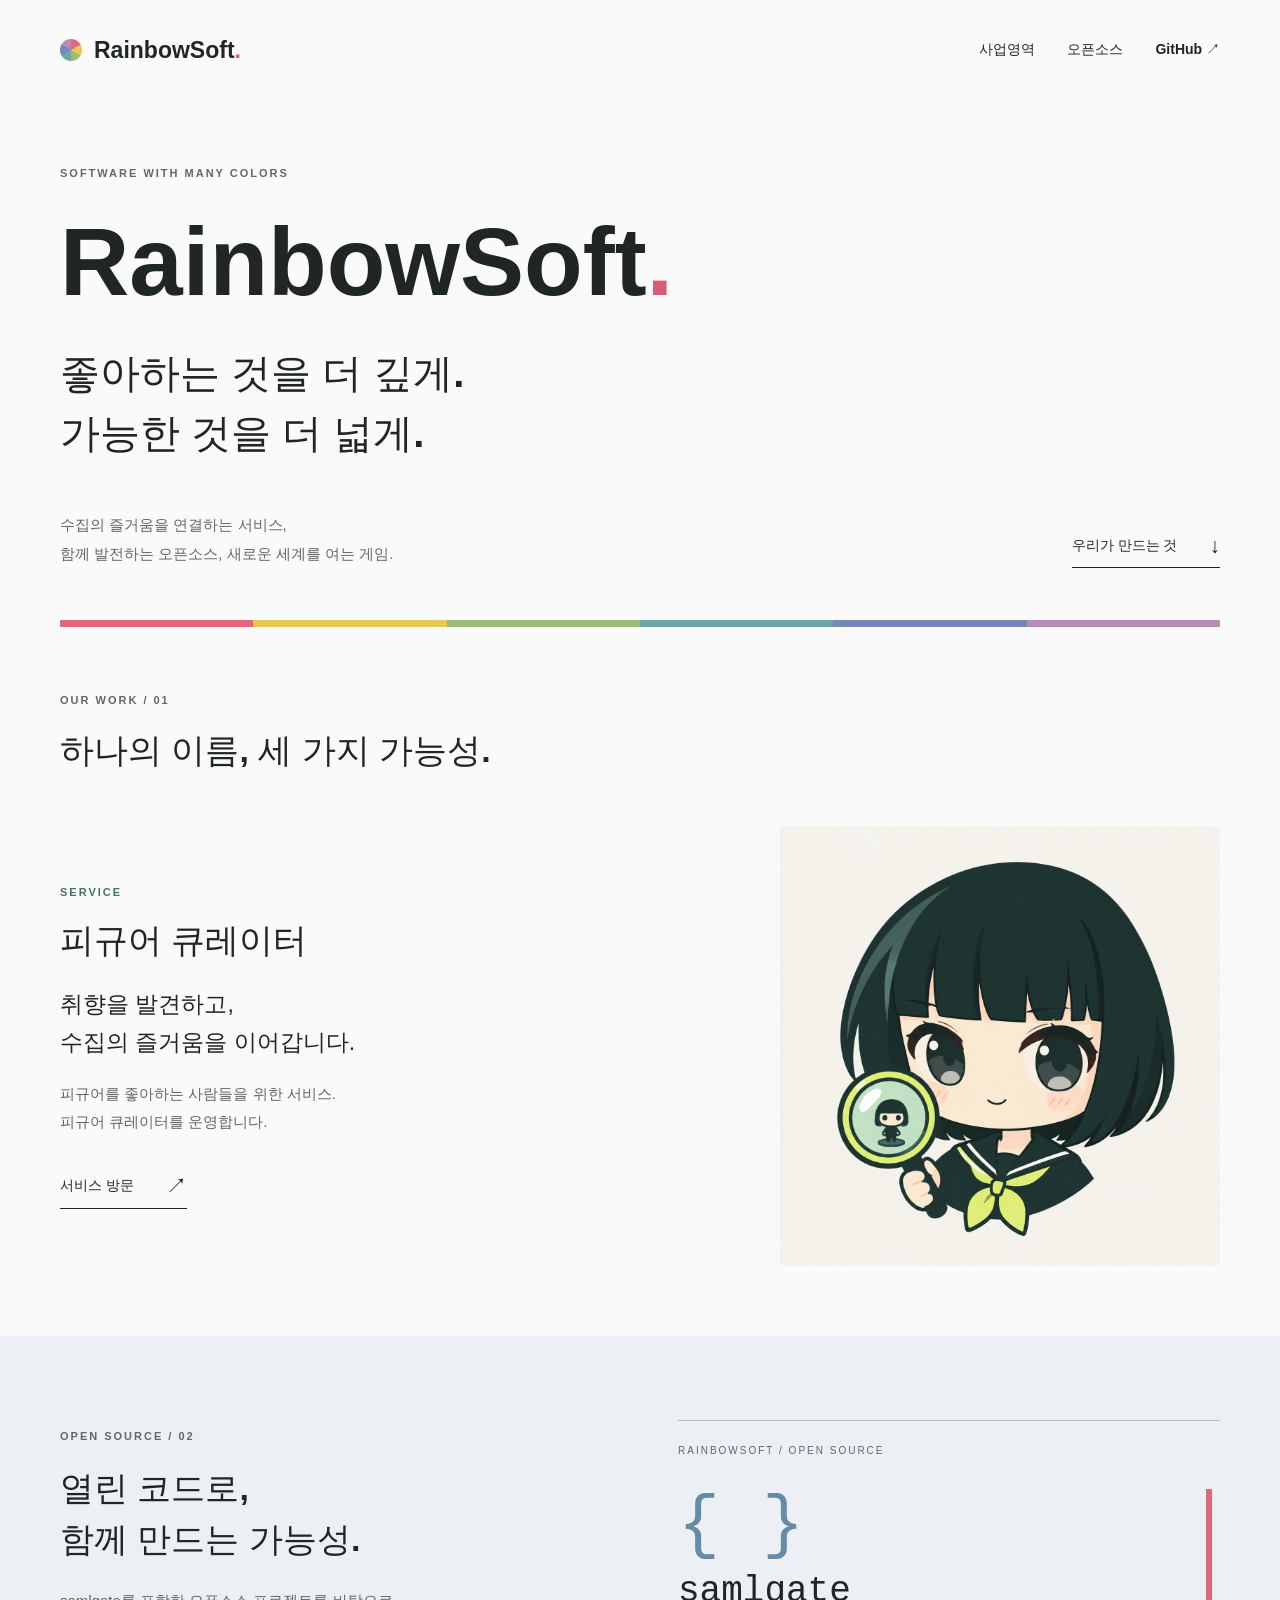
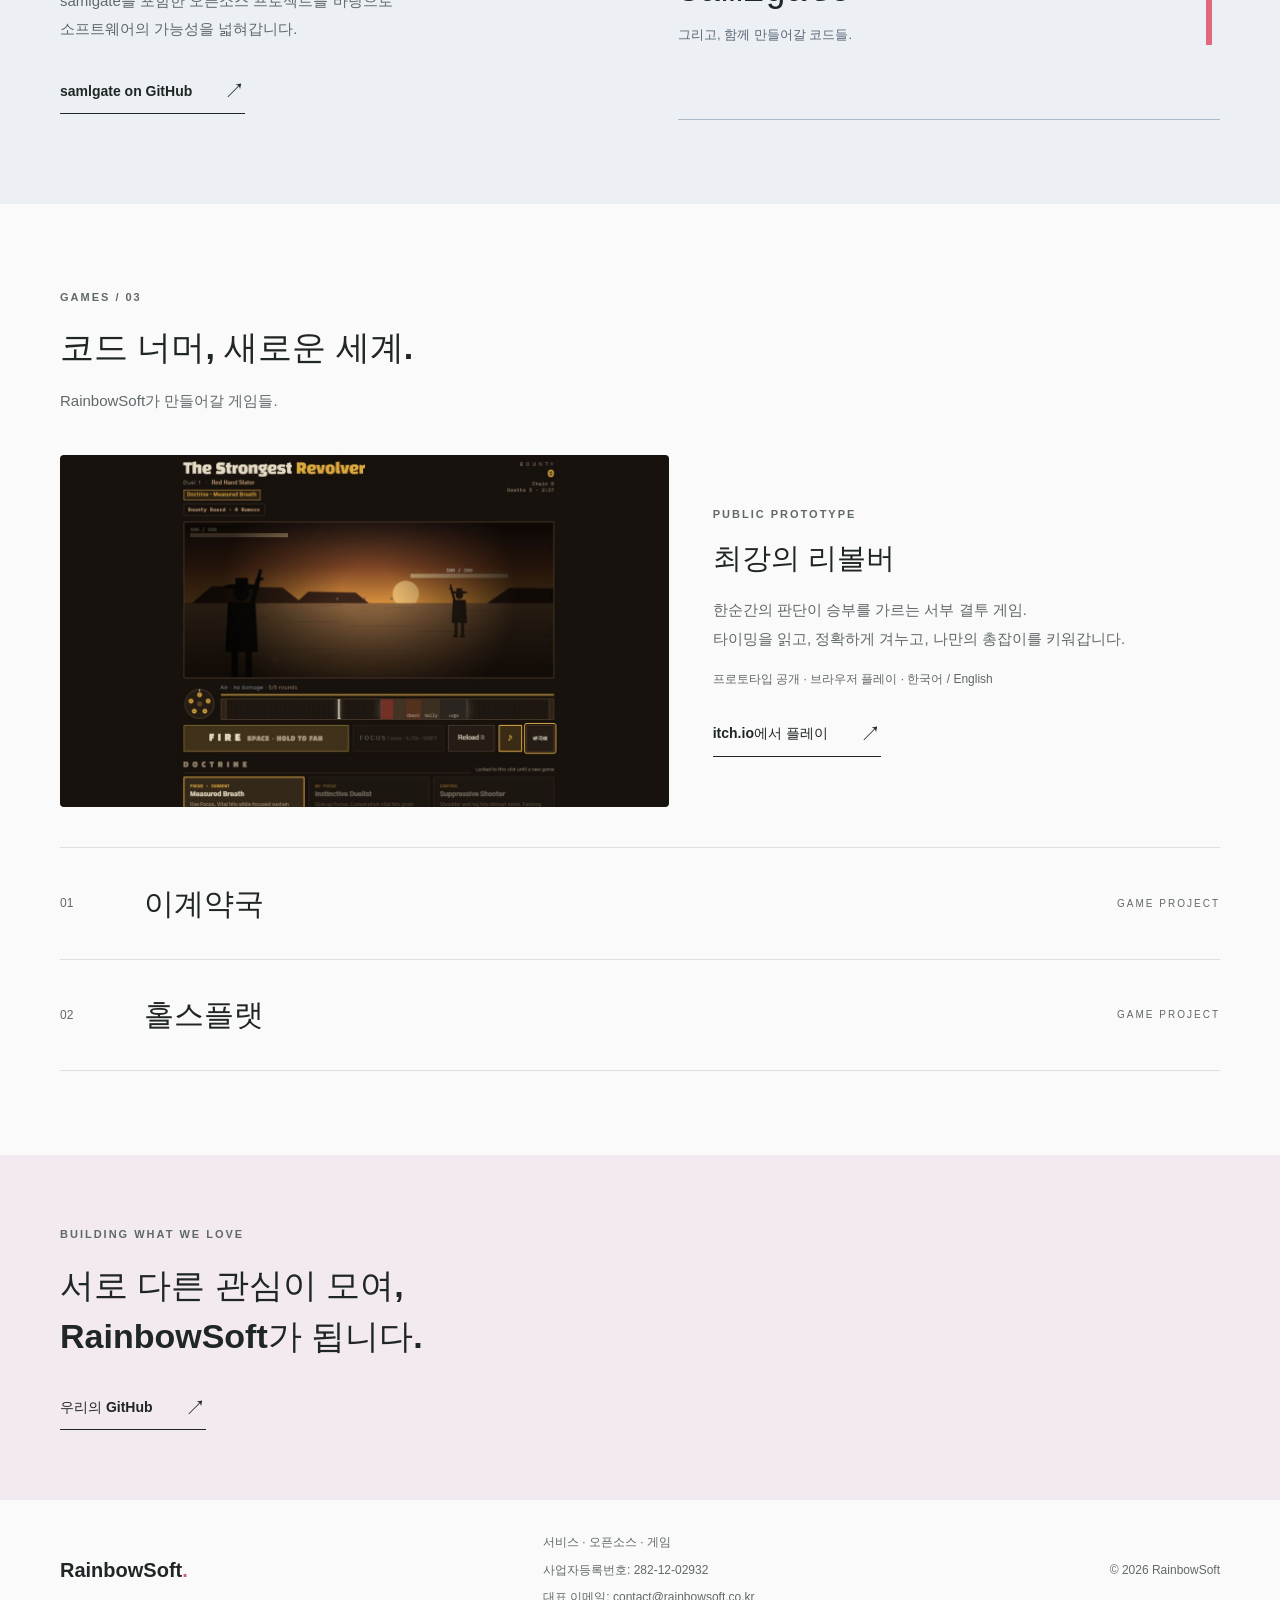
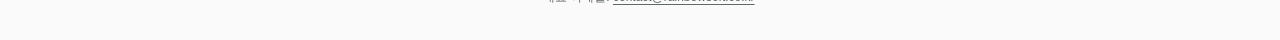
==== index.html @ f6a66d5a "Publish RainbowSoft company website" ====
<!doctype html>
<html lang="ko">
<head>
  <meta charset="utf-8">
  <meta name="viewport" content="width=device-width, initial-scale=1">
  <meta name="theme-color" content="#fafafa">
  <meta name="description" content="RainbowSoft. 피규어 큐레이터 서비스를 운영하고, samlgate를 포함한 오픈소스와 게임을 만듭니다.">
  <title>RainbowSoft | 서비스, 오픈소스, 게임</title>
  <link rel="stylesheet" href="./style.css">
</head>
<body>
  <a class="skip" href="#main">본문으로 이동</a>
  <header class="header wrap">
    <a class="wordmark" href="./index.html" aria-label="RainbowSoft 홈"><span class="spectrum" aria-hidden="true"></span>RainbowSoft<span class="dot">.</span></a>
    <nav aria-label="주 메뉴"><a href="#work">사업영역</a><a href="#opensource">오픈소스</a><a href="https://github.com/figurecurator">GitHub <span aria-hidden="true">↗</span></a></nav>
  </header>
  <main id="main">
    <section class="hero wrap" aria-labelledby="title">
      <p class="eyebrow">SOFTWARE WITH MANY COLORS</p>
      <h1 id="title">RainbowSoft<span class="dot">.</span></h1>
      <p class="hero-copy">좋아하는 것을 더 깊게.<br>가능한 것을 더 넓게.</p>
      <div class="hero-bottom"><p>수집의 즐거움을 연결하는 서비스,<br>함께 발전하는 오픈소스, 새로운 세계를 여는 게임.</p><a class="text-link" href="#work">우리가 만드는 것 <span aria-hidden="true">↓</span></a></div>
      <div class="color-line" aria-hidden="true"><i></i><i></i><i></i><i></i><i></i><i></i></div>
    </section>
    <section id="work" class="work" aria-labelledby="work-title">
      <div class="wrap section-head"><p class="eyebrow">OUR WORK / 01</p><h2 id="work-title">하나의 이름, 세 가지 가능성.</h2></div>
      <article class="service wrap">
        <div class="service-copy"><p class="eyebrow">SERVICE</p><h3>피규어 큐레이터</h3><p class="description">취향을 발견하고,<br>수집의 즐거움을 이어갑니다.</p><p class="detail">피규어를 좋아하는 사람들을 위한 서비스.<br>피규어 큐레이터를 운영합니다.</p><a class="text-link" href="https://figure-curator.com">서비스 방문 <span aria-hidden="true">↗</span></a></div>
        <a class="mascot" href="https://figure-curator.com" aria-label="피규어 큐레이터 방문"><img src="./assets/mascot.png" alt="돋보기로 작은 피규어를 살펴보는 피규어 큐레이터 캐릭터" width="1024" height="1024"></a>
      </article>
    </section>
    <section id="opensource" class="opensource" aria-labelledby="open-title"><div class="wrap open-grid">
      <div><p class="eyebrow">OPEN SOURCE / 02</p><h2 id="open-title">열린 코드로,<br>함께 만드는 가능성.</h2><p class="detail">samlgate를 포함한 오픈소스 프로젝트를 바탕으로<br>소프트웨어의 가능성을 넓혀갑니다.</p><a class="text-link" href="https://github.com/figurecurator/samlgate">samlgate on GitHub <span aria-hidden="true">↗</span></a></div>
      <div class="code-art" aria-label="오픈소스 프로젝트 samlgate"><span class="code-label">RAINBOWSOFT / OPEN SOURCE</span><span class="code-symbol" aria-hidden="true">{ }</span><strong>samlgate</strong><span class="code-caption">그리고, 함께 만들어갈 코드들.</span><span class="code-rule" aria-hidden="true"></span></div>
    </div></section>
    <section id="games" class="games wrap" aria-labelledby="games-title"><div class="section-head"><p class="eyebrow">GAMES / 03</p><h2 id="games-title">코드 너머, 새로운 세계.</h2><p class="detail">RainbowSoft가 만들어갈 게임들.</p></div>
      <article class="featured-game"><a class="game-image" href="https://maxtortime.itch.io/strongest-revolver" aria-label="최강의 리볼버 프로토타입 플레이"><img src="./assets/strongest-revolver.jpg" alt="최강의 리볼버 실제 플레이 화면. 서부의 석양 아래 두 총잡이가 결투를 준비한다." width="1234" height="712" loading="lazy"></a><div class="game-copy"><p class="eyebrow">PUBLIC PROTOTYPE</p><h3>최강의 리볼버</h3><p class="detail">한순간의 판단이 승부를 가르는 서부 결투 게임.<br>타이밍을 읽고, 정확하게 겨누고, 나만의 총잡이를 키워갑니다.</p><p class="prototype-note">프로토타입 공개 · 브라우저 플레이 · 한국어 / English</p><a class="text-link" href="https://maxtortime.itch.io/strongest-revolver">itch.io에서 플레이 <span aria-hidden="true">↗</span></a></div></article>
      <div class="game-list"><article><span class="game-number">01</span><h3>이계약국</h3><span class="game-type">GAME PROJECT</span></article><article><span class="game-number">02</span><h3>홀스플랫</h3><span class="game-type">GAME PROJECT</span></article></div>
    </section>
    <section class="closing"><div class="wrap"><p class="eyebrow">BUILDING WHAT WE LOVE</p><h2>서로 다른 관심이 모여,<br>RainbowSoft가 됩니다.</h2><a class="text-link" href="https://github.com/figurecurator">우리의 GitHub <span aria-hidden="true">↗</span></a></div></section>
  </main>
  <footer class="wrap"><a class="wordmark" href="./index.html">RainbowSoft<span class="dot">.</span></a><div class="footer-info"><p>서비스 · 오픈소스 · 게임</p><p>사업자등록번호: 282-12-02932</p><p>대표 이메일: <a href="mailto:contact@rainbowsoft.co.kr">contact@rainbowsoft.co.kr</a></p></div><span>© 2026 RainbowSoft</span></footer>
</body>
</html>
---- style.css ----
:root{color-scheme:light;--ink:#202526;--muted:#61686a;--paper:#fafafa;--line:#dedfe1;font-family:Inter,"Pretendard",-apple-system,BlinkMacSystemFont,"Segoe UI","Malgun Gothic",sans-serif;color:var(--ink);background:var(--paper);font-synthesis:none}
*{box-sizing:border-box}html{scroll-behavior:smooth;scroll-padding-top:24px}body{margin:0}a{color:inherit;text-decoration:none}a:focus-visible{outline:3px solid #3369bb;outline-offset:6px}a:hover{color:#32725d}p,h1,h2,h3{margin:0;letter-spacing:0}.wrap{width:min(1160px,calc(100% - 96px));margin-inline:auto}.skip{position:fixed;top:-100px;left:20px;padding:14px;background:white;z-index:10}.skip:focus{top:10px}.header{height:100px;display:flex;align-items:center;justify-content:space-between;gap:24px}.wordmark{font-size:23px;font-weight:800;display:inline-flex;align-items:center}.dot{color:#d75c78}.spectrum{width:22px;height:22px;margin-right:12px;background:conic-gradient(#df677e 0deg 60deg,#ecc657 60deg 120deg,#9fb977 120deg 180deg,#6aa8a5 180deg 240deg,#7685bb 240deg 300deg,#b78cb5 300deg);border-radius:50%}.header nav{display:flex;gap:32px;font-size:14px;font-weight:600}.header nav a{padding-block:12px}.hero{padding-top:64px;position:relative}.eyebrow{font-size:11px;letter-spacing:2px;font-weight:700;line-height:1.8;color:var(--muted)}h1{font-size:96px;line-height:1.12;font-weight:800;margin-top:24px}.hero-copy{font-size:40px;line-height:1.5;font-weight:650;margin-top:28px}.hero-bottom{display:flex;justify-content:space-between;align-items:end;gap:24px;margin-top:48px;padding-bottom:52px}.hero-bottom p,.detail{font-size:15px;line-height:1.9;color:var(--muted)}.text-link{display:inline-flex;gap:32px;align-items:center;min-height:44px;font-size:14px;font-weight:700;border-bottom:1px solid currentColor}.text-link span{font-size:21px}.color-line{height:7px;display:flex}.color-line i{flex:1}.color-line i:nth-child(1){background:#df677e}.color-line i:nth-child(2){background:#ecc657}.color-line i:nth-child(3){background:#9fb977}.color-line i:nth-child(4){background:#6aa8a5}.color-line i:nth-child(5){background:#7685bb}.color-line i:nth-child(6){background:#b78cb5}.work{padding-top:64px}.section-head h2{margin-top:14px}h2{font-size:34px;line-height:1.5;font-weight:700}.service{display:grid;grid-template-columns:1fr 1fr;align-items:center;gap:60px;padding-block:50px 70px}.service-copy .eyebrow{color:#42735d}.service h3{font-size:34px;margin-top:12px;line-height:1.5}.description{font-size:23px;line-height:1.65;margin-top:20px}.service .detail{margin-top:18px}.service .text-link{margin-top:28px}.mascot{display:block;background:#f5f3ed;aspect-ratio:1;max-width:440px;width:100%;justify-self:end;overflow:hidden;border-radius:4px}.mascot img{display:block;width:100%;height:100%;object-fit:contain}.opensource{background:#ecf0f4;padding-block:84px}.open-grid{display:grid;grid-template-columns:1fr 1fr;gap:76px;align-items:center}.open-grid h2{margin-top:16px}.open-grid .detail{margin-top:22px}.open-grid .text-link{margin-top:26px}.code-art{display:flex;flex-direction:column;min-height:300px;border-top:1px solid #aebbc8;border-bottom:1px solid #aebbc8;padding:24px 0;position:relative}.code-label{font-size:10px;letter-spacing:2px;color:#596675}.code-symbol{font-family:monospace;font-size:70px;color:#658ba6;line-height:1.3;margin-top:24px}.code-art strong{font-family:monospace;font-size:36px;font-weight:500}.code-caption{font-size:13px;color:#596675;margin-top:14px}.code-rule{position:absolute;right:8px;top:68px;width:6px;height:156px;background:#df677e}.games{padding-block:84px}.games .detail{margin-top:14px}.game-list{margin-top:40px}.game-list article{display:grid;grid-template-columns:64px 1fr auto;gap:20px;align-items:center;border-top:1px solid var(--line);min-height:112px}.game-list article:last-child{border-bottom:1px solid var(--line)}.game-number{font-size:12px;color:var(--muted)}.game-list h3{font-size:30px;font-weight:600;line-height:1.5}.game-type{font-size:10px;letter-spacing:2px;color:var(--muted)}.closing{background:#f2eaf0;padding-block:70px}.closing h2{margin-top:16px}.closing .text-link{margin-top:24px}footer{min-height:140px;display:flex;align-items:center;justify-content:space-between;gap:24px}footer .wordmark{font-size:20px}footer p,footer>span{font-size:12px;color:var(--muted)}
@media(min-width:1500px){.hero{padding-top:48px}.hero-bottom{margin-top:36px}.work{padding-top:48px}}
@media(max-width:800px){.wrap{width:calc(100% - 48px)}.header{height:84px}.header nav{gap:18px}.hero{padding-top:40px}h1{font-size:64px}.hero-copy{font-size:32px}.hero-bottom{align-items:start;flex-direction:column;margin-top:28px;gap:22px;padding-bottom:32px}.work{padding-top:40px}h2{font-size:28px}.service{gap:28px;padding-block:36px 48px}.service h3{font-size:28px}.description{font-size:19px}.open-grid{gap:32px}.opensource{padding-block:56px}.game-list h3{font-size:25px}.games{padding-block:56px}footer{flex-wrap:wrap;padding-block:32px;min-height:120px}}
@media(max-width:520px){.wrap{width:calc(100% - 40px)}.header{height:76px;gap:12px;flex-wrap:wrap;align-content:center}.wordmark{font-size:20px}.spectrum{width:18px;height:18px;margin-right:8px}.header nav{gap:16px;font-size:12px}.header nav a:first-child{display:none}.hero{padding-top:36px}h1{font-size:44px;margin-top:20px}.hero-copy{font-size:28px;margin-top:20px}.eyebrow{font-size:10px;letter-spacing:1px}.hero-bottom p,.detail{font-size:14px}.section-head h2{font-size:25px}.service,.open-grid{grid-template-columns:1fr}.service{gap:28px}.mascot{max-width:360px;justify-self:center}.service h3{font-size:29px}.description{font-size:21px}.open-grid{gap:36px}.code-art{min-height:260px}.game-list article{grid-template-columns:28px 1fr;gap:12px;min-height:102px;padding-block:18px}.game-list h3{font-size:24px}.game-type{grid-column:2;font-size:9px;letter-spacing:1px}.closing{padding-block:48px}.closing h2{font-size:25px}footer{gap:18px}footer>span{width:100%}}
.featured-game{display:grid;grid-template-columns:1.2fr 1fr;gap:44px;align-items:center;margin-top:40px}.game-image{display:block}.game-image img{width:100%;height:auto;display:block;border-radius:4px}.game-copy h3{font-size:29px;line-height:1.5;margin-top:12px}.game-copy .detail{margin-top:16px}.prototype-note{font-size:12px;line-height:1.8;color:var(--muted);margin-top:16px}.game-copy .text-link{margin-top:22px}@media(max-width:800px){.featured-game{grid-template-columns:1fr;gap:28px}.game-copy h3{font-size:27px}}
.footer-info{min-width:0;display:grid;gap:6px;padding-block:24px}.footer-info p{line-height:1.8;overflow-wrap:anywhere}.footer-info a{text-decoration:underline;text-underline-offset:3px}@media(max-width:520px){.footer-info{width:100%;padding-block:0}}
@media(prefers-reduced-motion:reduce){html{scroll-behavior:auto}}
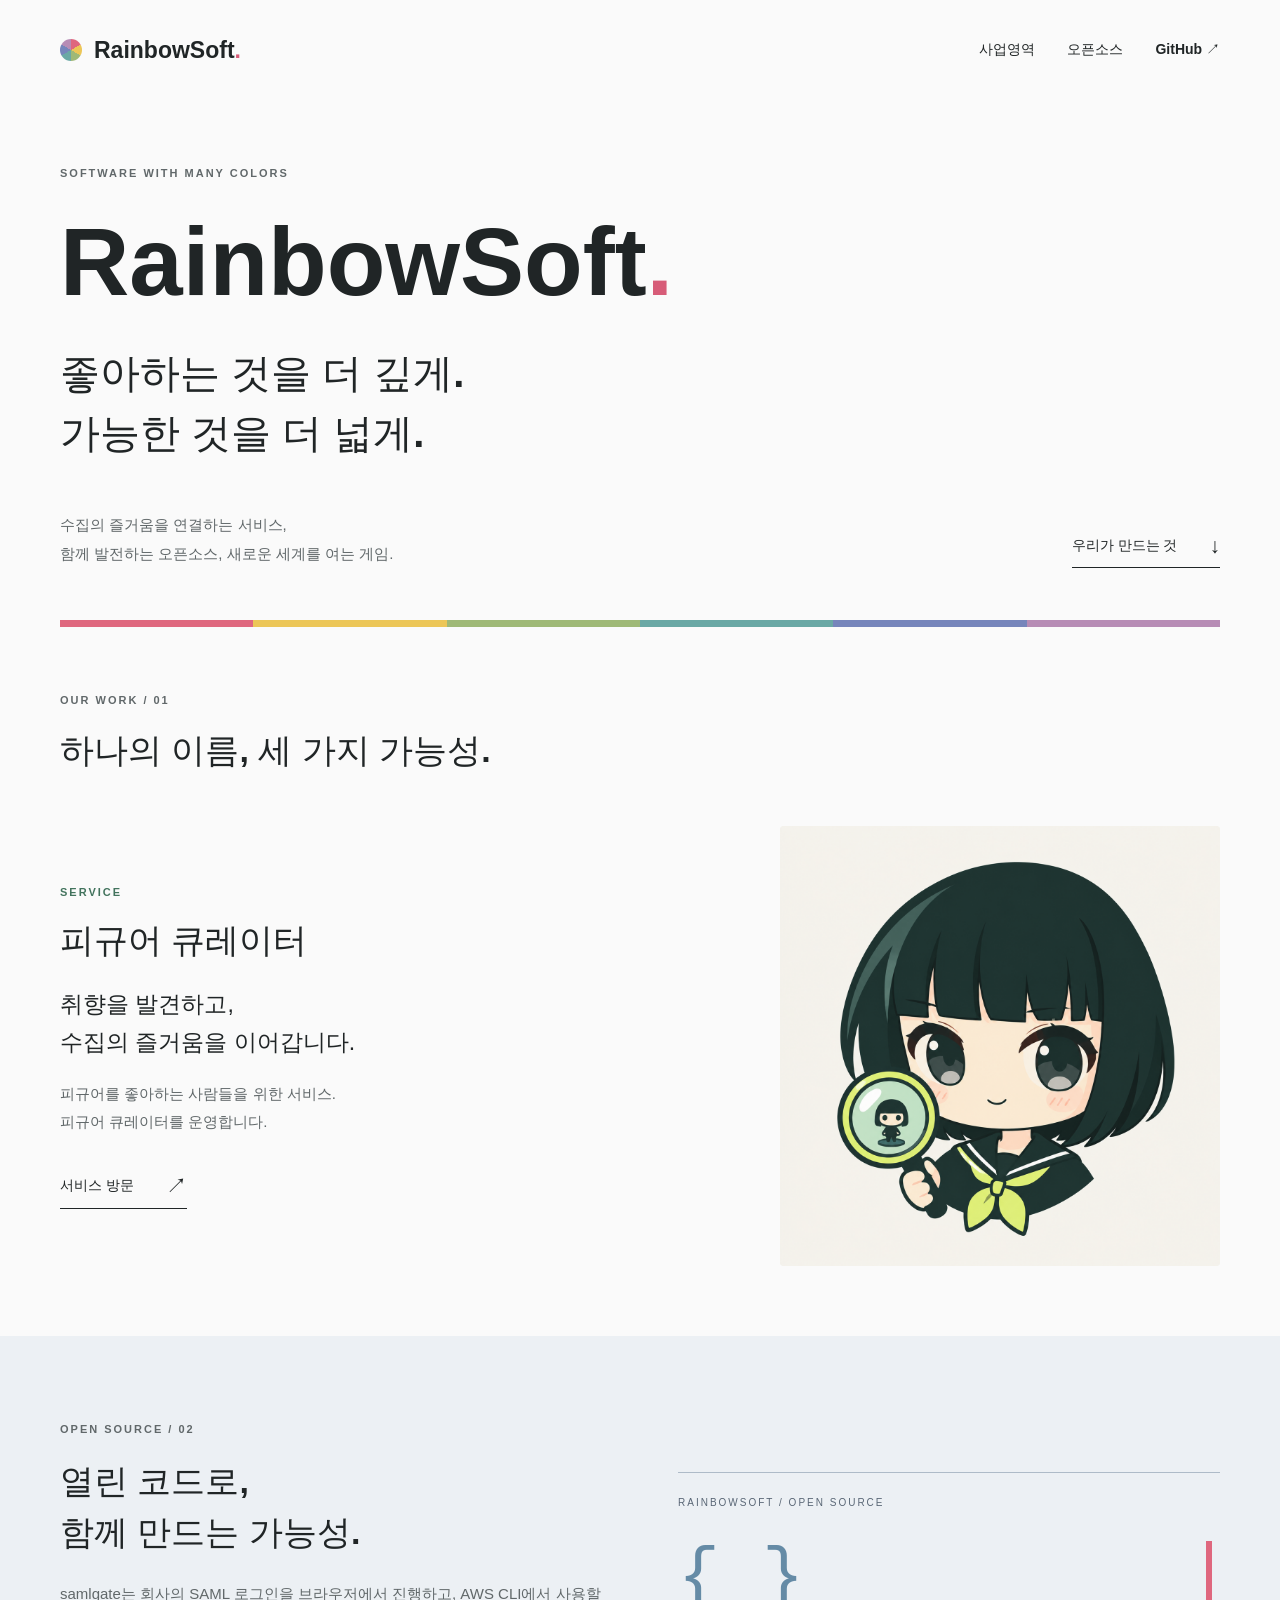
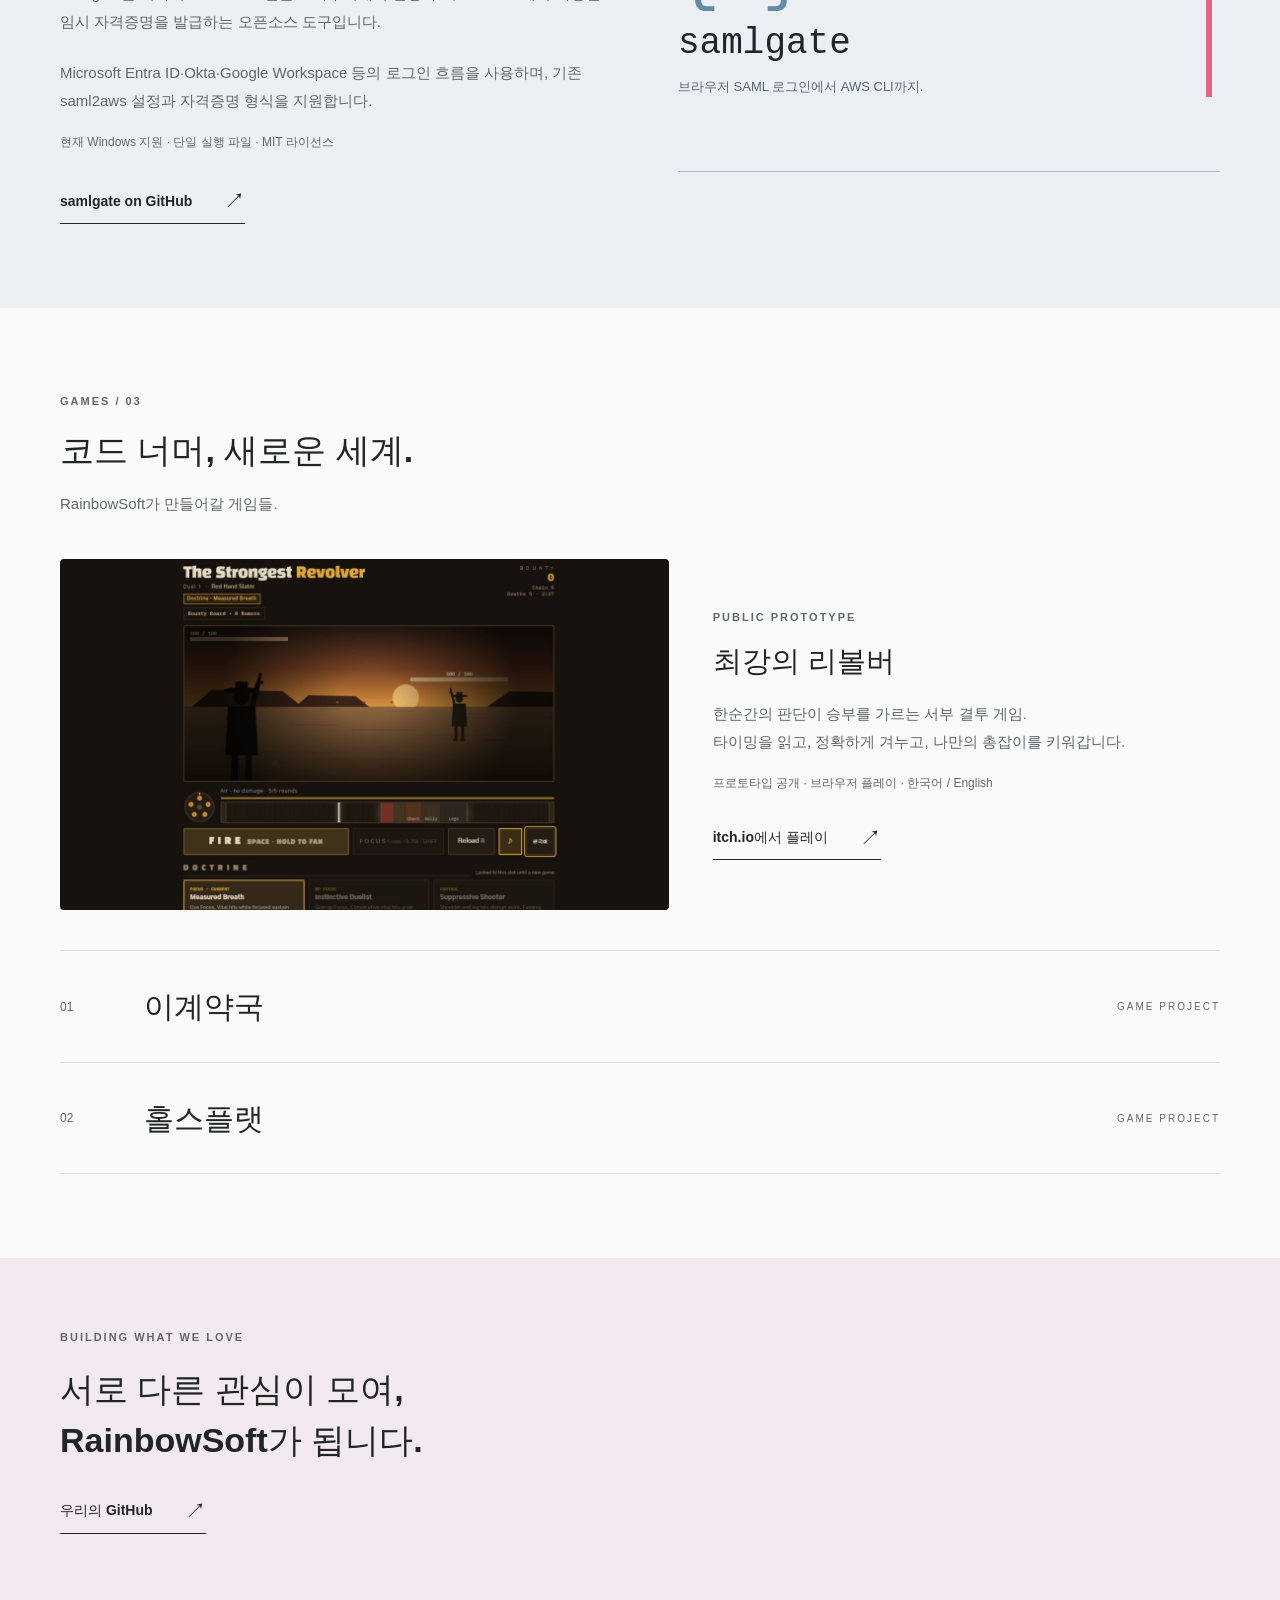
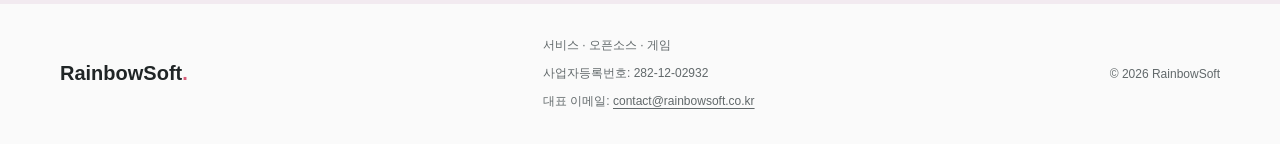
==== commit 9c583b7f: "Explain samlgate browser-based AWS authentication" ====
--- a/index.html
+++ b/index.html
@@ -30,8 +30,8 @@
       </article>
     </section>
     <section id="opensource" class="opensource" aria-labelledby="open-title"><div class="wrap open-grid">
-      <div><p class="eyebrow">OPEN SOURCE / 02</p><h2 id="open-title">열린 코드로,<br>함께 만드는 가능성.</h2><p class="detail">samlgate를 포함한 오픈소스 프로젝트를 바탕으로<br>소프트웨어의 가능성을 넓혀갑니다.</p><a class="text-link" href="https://github.com/figurecurator/samlgate">samlgate on GitHub <span aria-hidden="true">↗</span></a></div>
-      <div class="code-art" aria-label="오픈소스 프로젝트 samlgate"><span class="code-label">RAINBOWSOFT / OPEN SOURCE</span><span class="code-symbol" aria-hidden="true">{ }</span><strong>samlgate</strong><span class="code-caption">그리고, 함께 만들어갈 코드들.</span><span class="code-rule" aria-hidden="true"></span></div>
+      <div><p class="eyebrow">OPEN SOURCE / 02</p><h2 id="open-title">열린 코드로,<br>함께 만드는 가능성.</h2><p class="detail">samlgate는 회사의 SAML 로그인을 브라우저에서 진행하고, AWS CLI에서 사용할 임시 자격증명을 발급하는 오픈소스 도구입니다.</p><p class="detail">Microsoft Entra ID·Okta·Google Workspace 등의 로그인 흐름을 사용하며, 기존 saml2aws 설정과 자격증명 형식을 지원합니다.</p><p class="prototype-note">현재 Windows 지원 · 단일 실행 파일 · MIT 라이선스</p><a class="text-link" href="https://github.com/figurecurator/samlgate">samlgate on GitHub <span aria-hidden="true">↗</span></a></div>
+      <div class="code-art" aria-label="오픈소스 프로젝트 samlgate"><span class="code-label">RAINBOWSOFT / OPEN SOURCE</span><span class="code-symbol" aria-hidden="true">{ }</span><strong>samlgate</strong><span class="code-caption">브라우저 SAML 로그인에서 AWS CLI까지.</span><span class="code-rule" aria-hidden="true"></span></div>
     </div></section>
     <section id="games" class="games wrap" aria-labelledby="games-title"><div class="section-head"><p class="eyebrow">GAMES / 03</p><h2 id="games-title">코드 너머, 새로운 세계.</h2><p class="detail">RainbowSoft가 만들어갈 게임들.</p></div>
       <article class="featured-game"><a class="game-image" href="https://maxtortime.itch.io/strongest-revolver" aria-label="최강의 리볼버 프로토타입 플레이"><img src="./assets/strongest-revolver.jpg" alt="최강의 리볼버 실제 플레이 화면. 서부의 석양 아래 두 총잡이가 결투를 준비한다." width="1234" height="712" loading="lazy"></a><div class="game-copy"><p class="eyebrow">PUBLIC PROTOTYPE</p><h3>최강의 리볼버</h3><p class="detail">한순간의 판단이 승부를 가르는 서부 결투 게임.<br>타이밍을 읽고, 정확하게 겨누고, 나만의 총잡이를 키워갑니다.</p><p class="prototype-note">프로토타입 공개 · 브라우저 플레이 · 한국어 / English</p><a class="text-link" href="https://maxtortime.itch.io/strongest-revolver">itch.io에서 플레이 <span aria-hidden="true">↗</span></a></div></article>
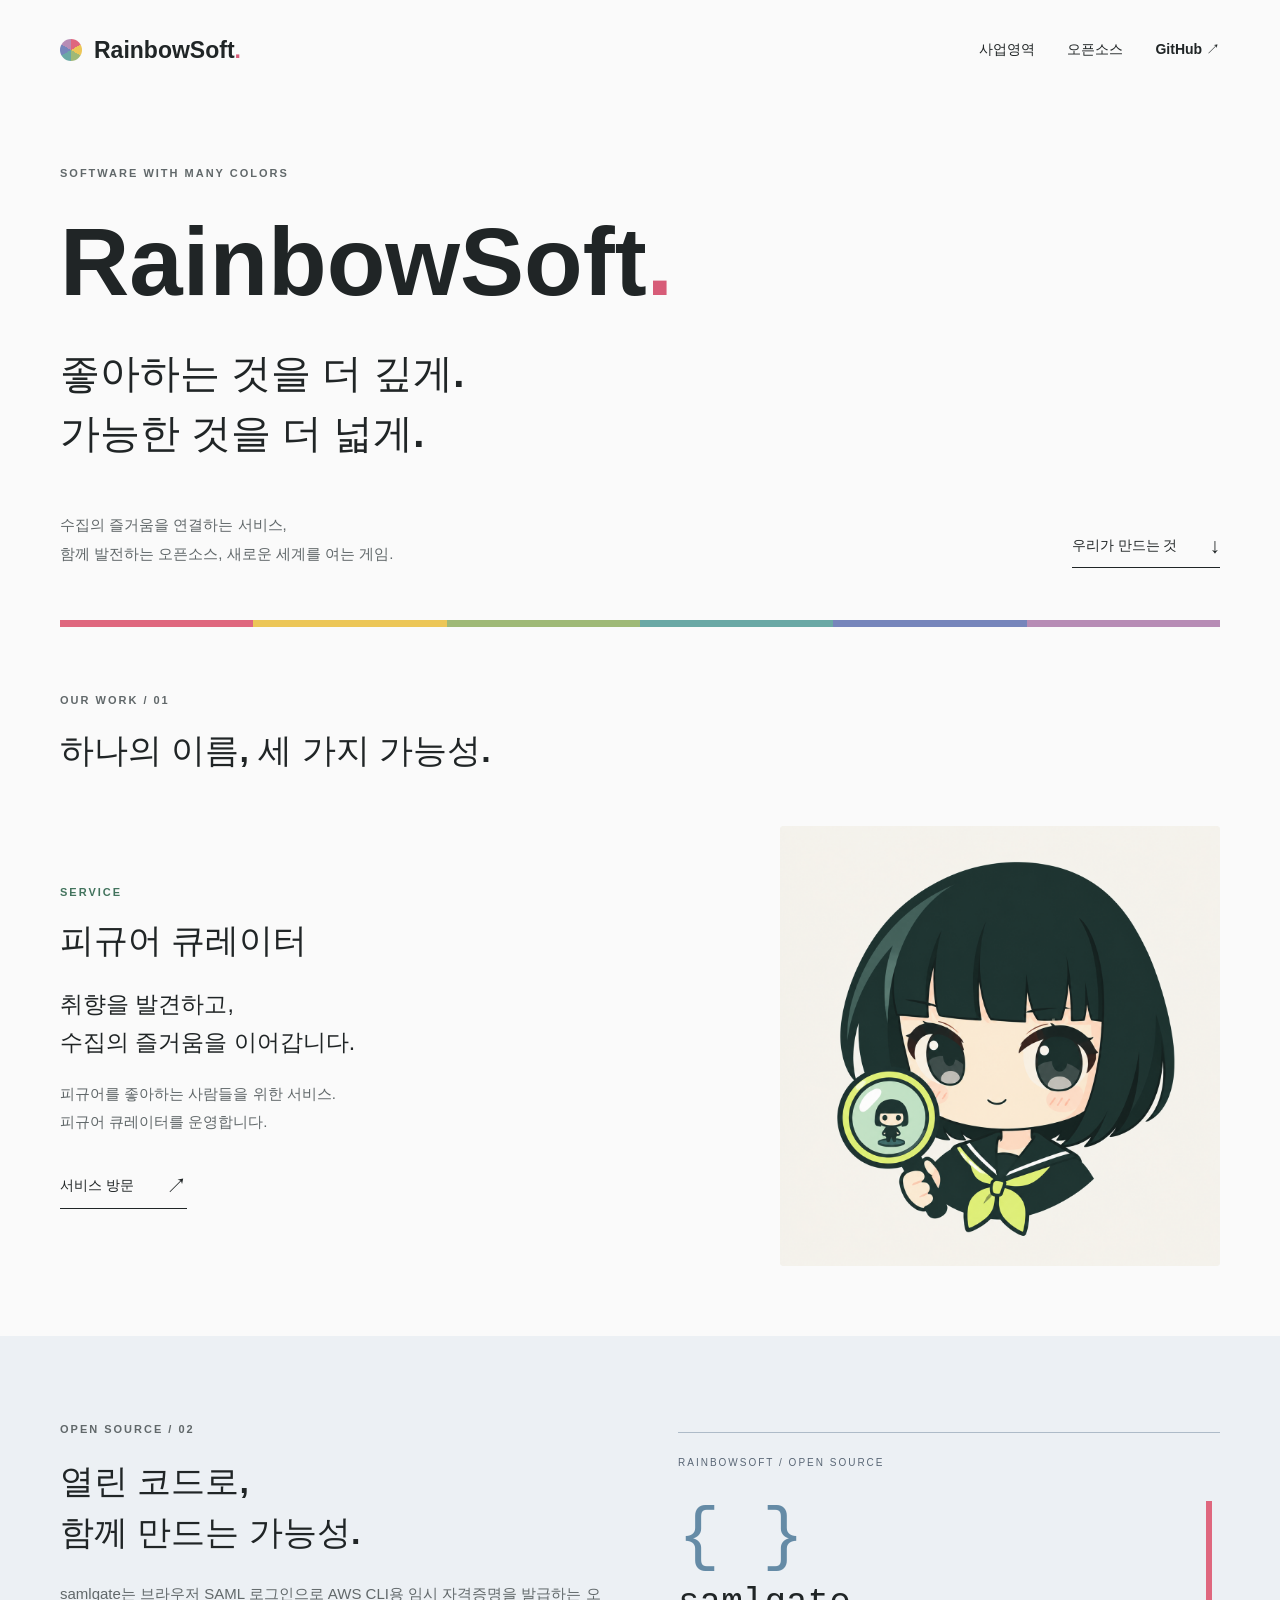
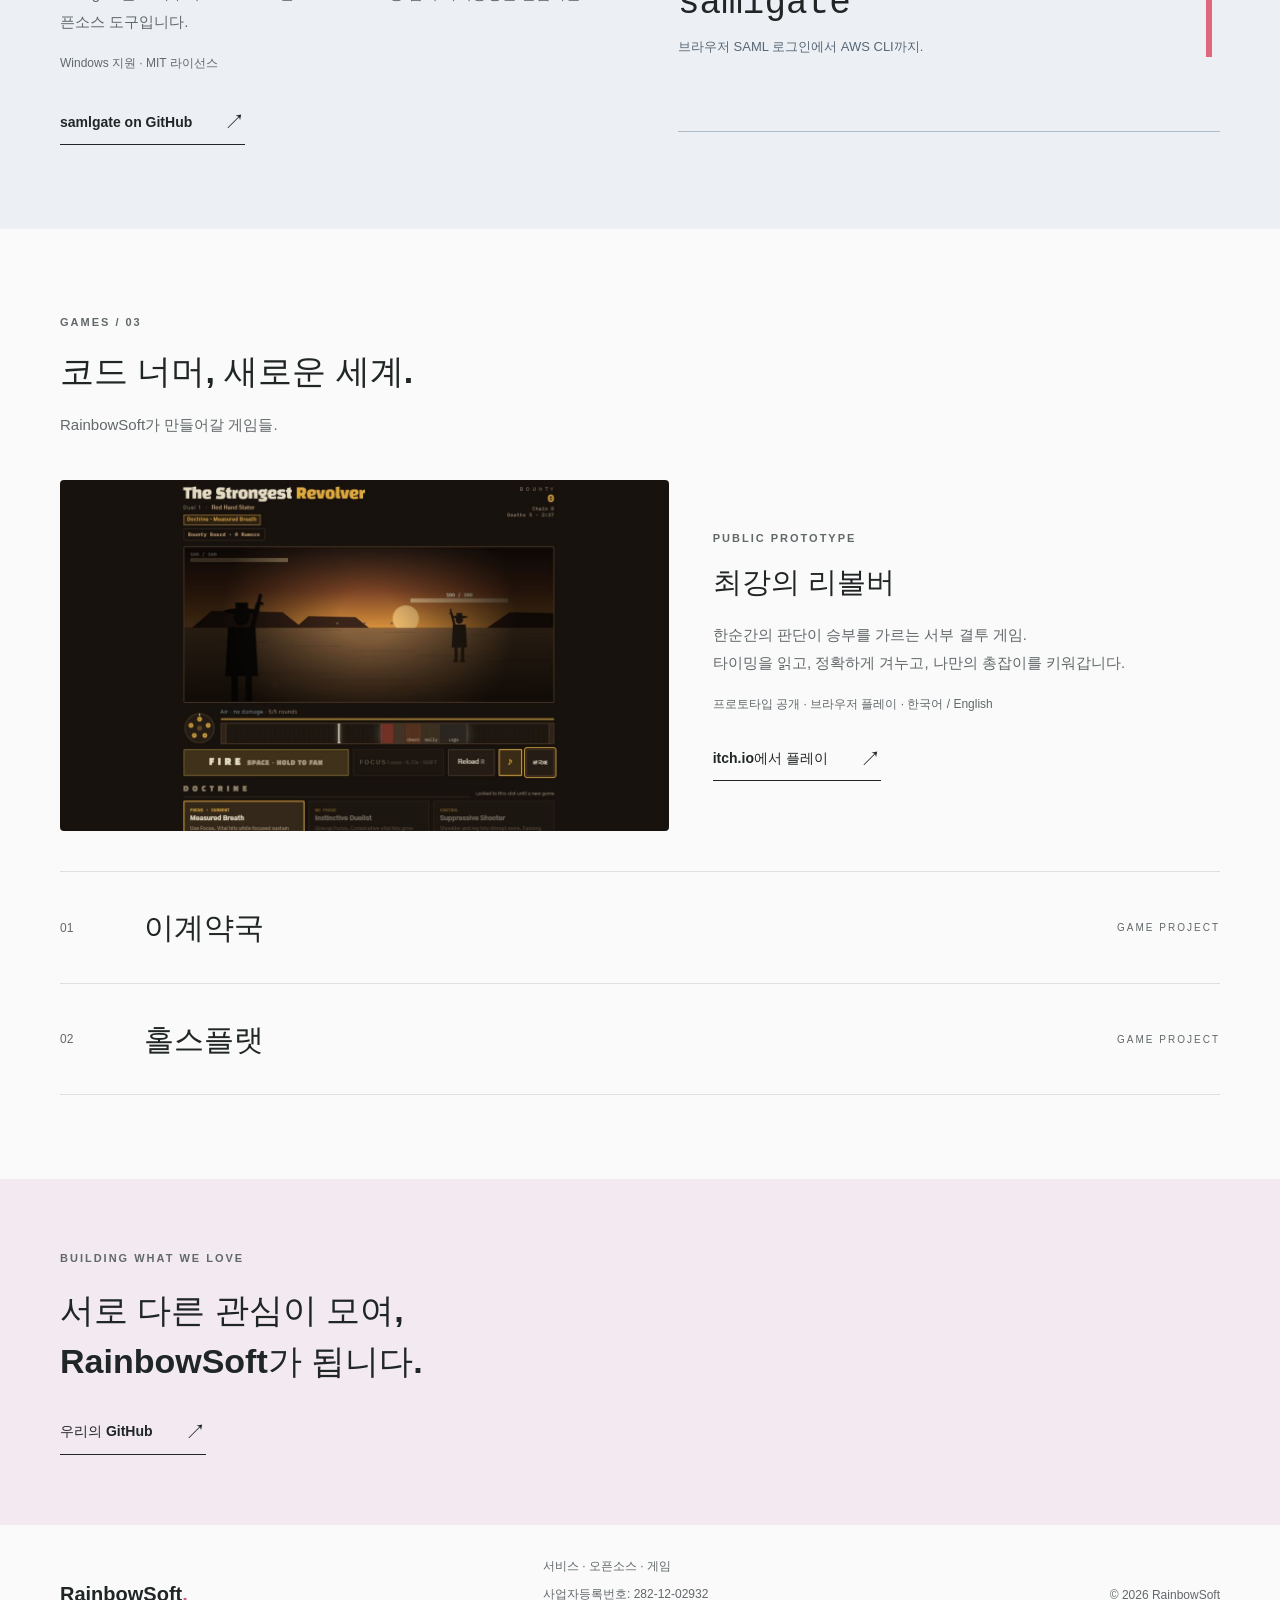
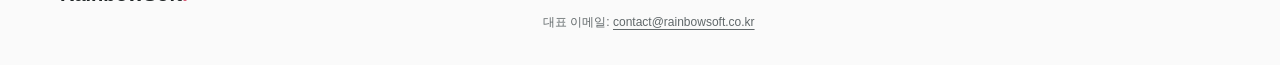
==== commit f218fc98: "Keep company samlgate introduction concise" ====
--- a/index.html
+++ b/index.html
@@ -30,7 +30,7 @@
       </article>
     </section>
     <section id="opensource" class="opensource" aria-labelledby="open-title"><div class="wrap open-grid">
-      <div><p class="eyebrow">OPEN SOURCE / 02</p><h2 id="open-title">열린 코드로,<br>함께 만드는 가능성.</h2><p class="detail">samlgate는 회사의 SAML 로그인을 브라우저에서 진행하고, AWS CLI에서 사용할 임시 자격증명을 발급하는 오픈소스 도구입니다.</p><p class="detail">Microsoft Entra ID·Okta·Google Workspace 등의 로그인 흐름을 사용하며, 기존 saml2aws 설정과 자격증명 형식을 지원합니다.</p><p class="prototype-note">현재 Windows 지원 · 단일 실행 파일 · MIT 라이선스</p><a class="text-link" href="https://github.com/figurecurator/samlgate">samlgate on GitHub <span aria-hidden="true">↗</span></a></div>
+      <div><p class="eyebrow">OPEN SOURCE / 02</p><h2 id="open-title">열린 코드로,<br>함께 만드는 가능성.</h2><p class="detail">samlgate는 브라우저 SAML 로그인으로 AWS CLI용 임시 자격증명을 발급하는 오픈소스 도구입니다.</p><p class="prototype-note">Windows 지원 · MIT 라이선스</p><a class="text-link" href="https://github.com/figurecurator/samlgate">samlgate on GitHub <span aria-hidden="true">↗</span></a></div>
       <div class="code-art" aria-label="오픈소스 프로젝트 samlgate"><span class="code-label">RAINBOWSOFT / OPEN SOURCE</span><span class="code-symbol" aria-hidden="true">{ }</span><strong>samlgate</strong><span class="code-caption">브라우저 SAML 로그인에서 AWS CLI까지.</span><span class="code-rule" aria-hidden="true"></span></div>
     </div></section>
     <section id="games" class="games wrap" aria-labelledby="games-title"><div class="section-head"><p class="eyebrow">GAMES / 03</p><h2 id="games-title">코드 너머, 새로운 세계.</h2><p class="detail">RainbowSoft가 만들어갈 게임들.</p></div>
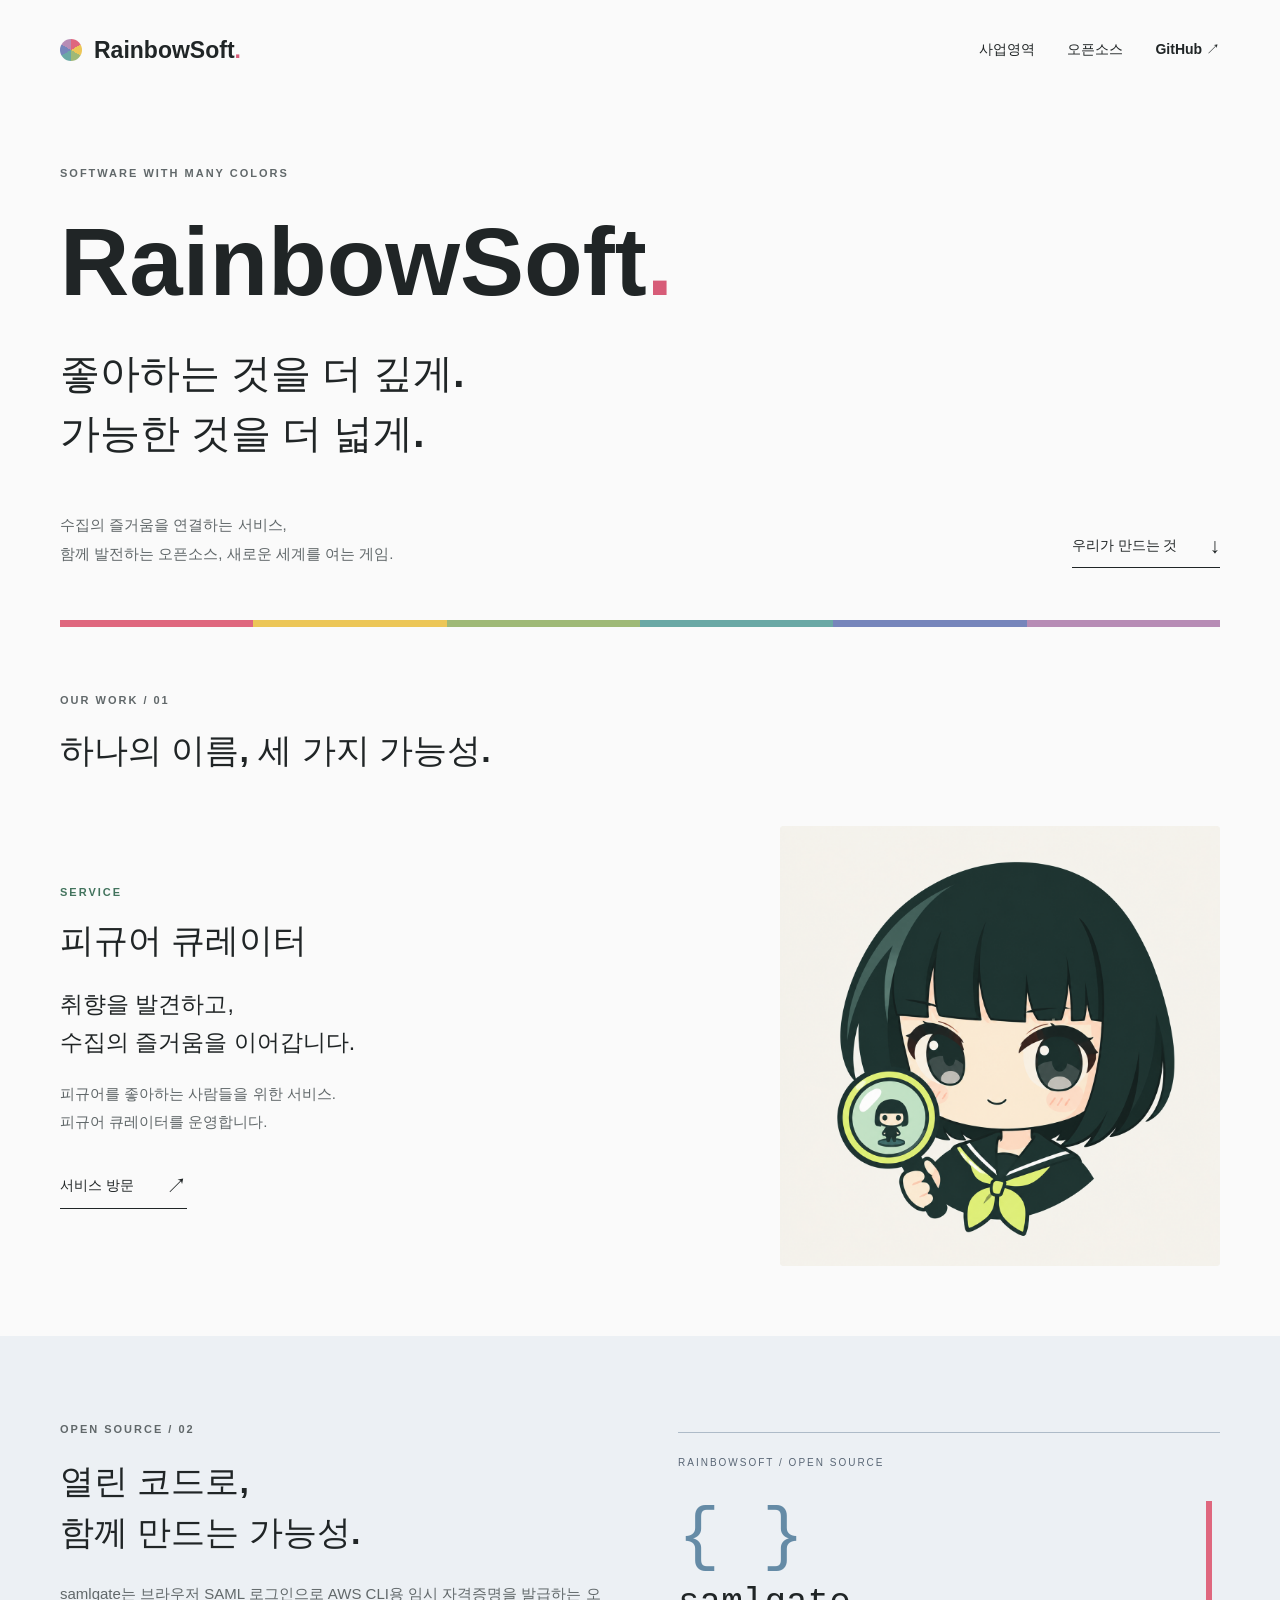
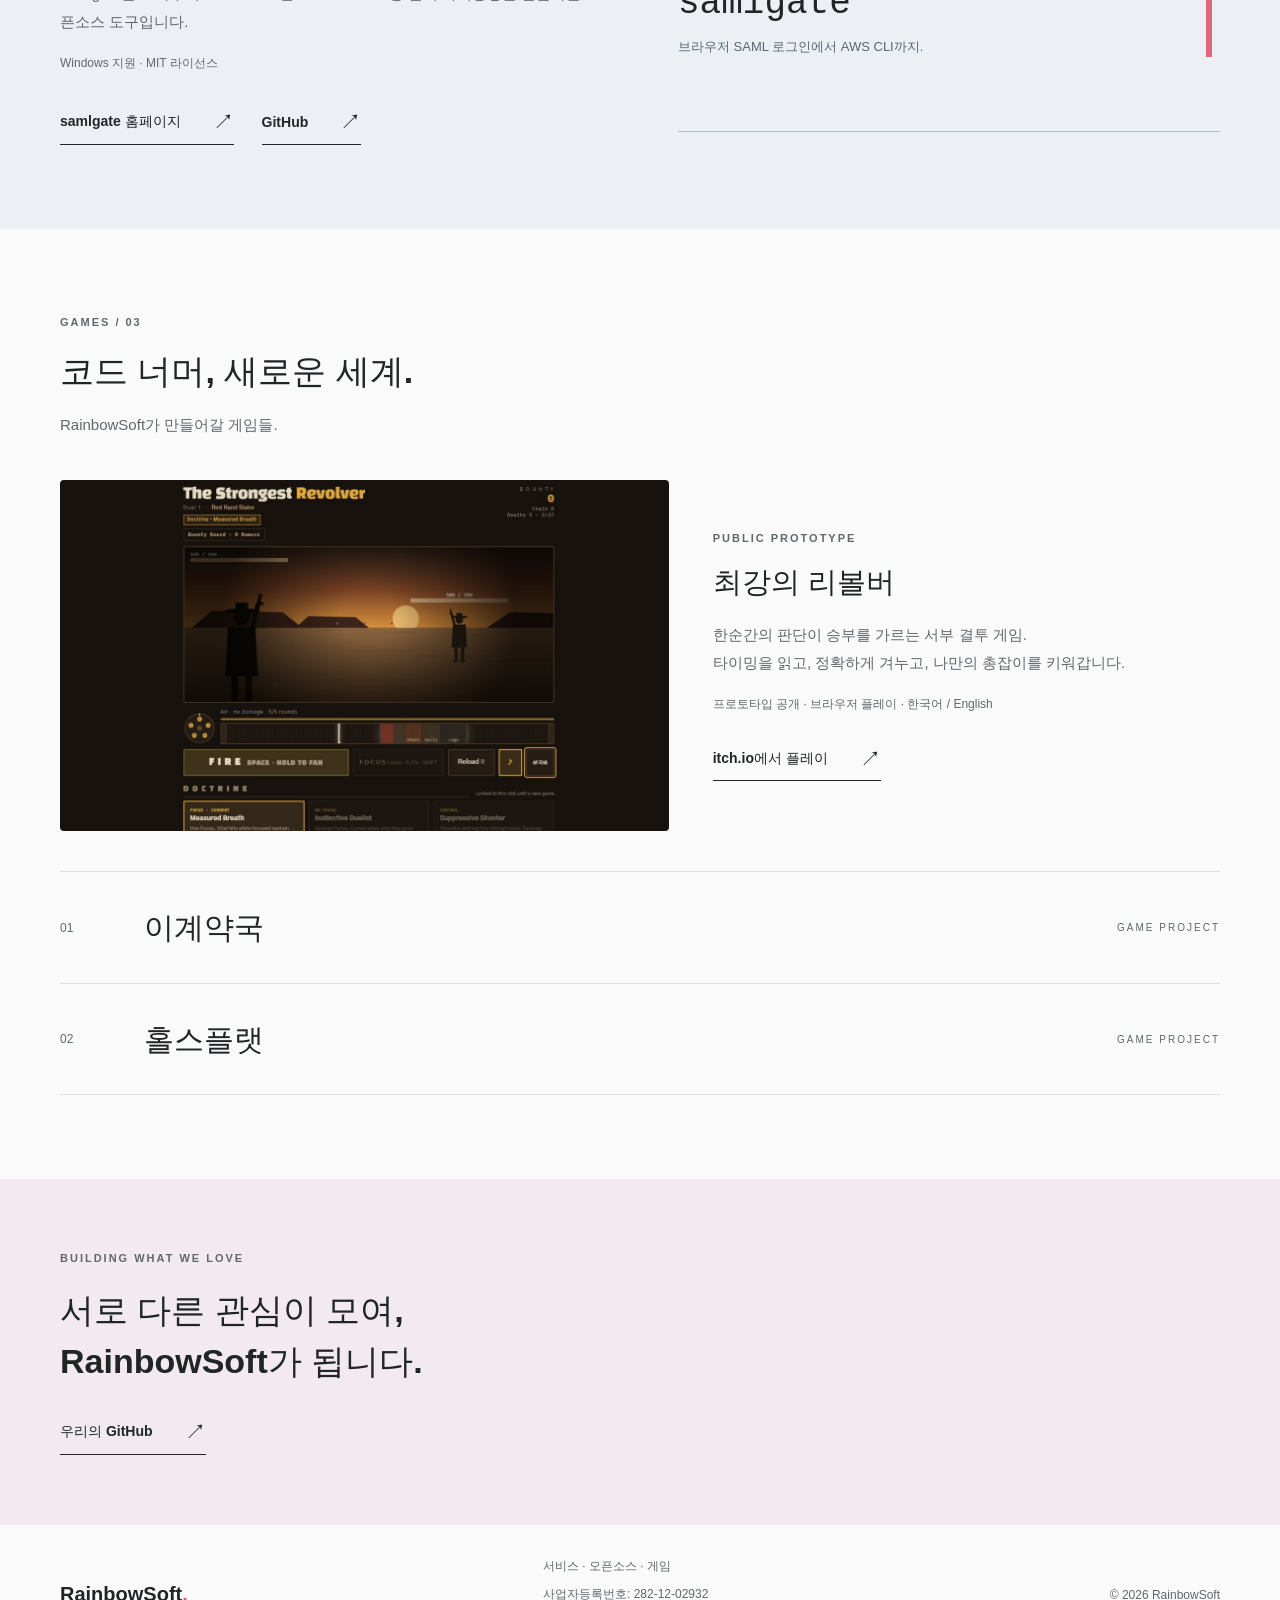
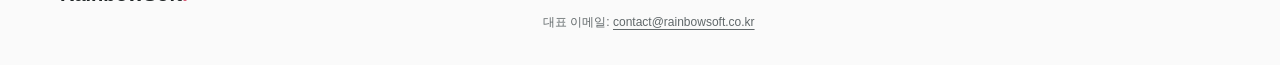
==== commit 8e41424c: "Link to samlgate project website" ====
--- a/index.html
+++ b/index.html
@@ -30,7 +30,7 @@
       </article>
     </section>
     <section id="opensource" class="opensource" aria-labelledby="open-title"><div class="wrap open-grid">
-      <div><p class="eyebrow">OPEN SOURCE / 02</p><h2 id="open-title">열린 코드로,<br>함께 만드는 가능성.</h2><p class="detail">samlgate는 브라우저 SAML 로그인으로 AWS CLI용 임시 자격증명을 발급하는 오픈소스 도구입니다.</p><p class="prototype-note">Windows 지원 · MIT 라이선스</p><a class="text-link" href="https://github.com/figurecurator/samlgate">samlgate on GitHub <span aria-hidden="true">↗</span></a></div>
+      <div><p class="eyebrow">OPEN SOURCE / 02</p><h2 id="open-title">열린 코드로,<br>함께 만드는 가능성.</h2><p class="detail">samlgate는 브라우저 SAML 로그인으로 AWS CLI용 임시 자격증명을 발급하는 오픈소스 도구입니다.</p><p class="prototype-note">Windows 지원 · MIT 라이선스</p><div class="project-links"><a class="text-link" href="/samlgate/">samlgate 홈페이지 <span aria-hidden="true">↗</span></a><a class="text-link" href="https://github.com/figurecurator/samlgate">GitHub <span aria-hidden="true">↗</span></a></div></div>
       <div class="code-art" aria-label="오픈소스 프로젝트 samlgate"><span class="code-label">RAINBOWSOFT / OPEN SOURCE</span><span class="code-symbol" aria-hidden="true">{ }</span><strong>samlgate</strong><span class="code-caption">브라우저 SAML 로그인에서 AWS CLI까지.</span><span class="code-rule" aria-hidden="true"></span></div>
     </div></section>
     <section id="games" class="games wrap" aria-labelledby="games-title"><div class="section-head"><p class="eyebrow">GAMES / 03</p><h2 id="games-title">코드 너머, 새로운 세계.</h2><p class="detail">RainbowSoft가 만들어갈 게임들.</p></div>
--- a/style.css
+++ b/style.css
@@ -5,4 +5,5 @@
 @media(max-width:520px){.wrap{width:calc(100% - 40px)}.header{height:76px;gap:12px;flex-wrap:wrap;align-content:center}.wordmark{font-size:20px}.spectrum{width:18px;height:18px;margin-right:8px}.header nav{gap:16px;font-size:12px}.header nav a:first-child{display:none}.hero{padding-top:36px}h1{font-size:44px;margin-top:20px}.hero-copy{font-size:28px;margin-top:20px}.eyebrow{font-size:10px;letter-spacing:1px}.hero-bottom p,.detail{font-size:14px}.section-head h2{font-size:25px}.service,.open-grid{grid-template-columns:1fr}.service{gap:28px}.mascot{max-width:360px;justify-self:center}.service h3{font-size:29px}.description{font-size:21px}.open-grid{gap:36px}.code-art{min-height:260px}.game-list article{grid-template-columns:28px 1fr;gap:12px;min-height:102px;padding-block:18px}.game-list h3{font-size:24px}.game-type{grid-column:2;font-size:9px;letter-spacing:1px}.closing{padding-block:48px}.closing h2{font-size:25px}footer{gap:18px}footer>span{width:100%}}
 .featured-game{display:grid;grid-template-columns:1.2fr 1fr;gap:44px;align-items:center;margin-top:40px}.game-image{display:block}.game-image img{width:100%;height:auto;display:block;border-radius:4px}.game-copy h3{font-size:29px;line-height:1.5;margin-top:12px}.game-copy .detail{margin-top:16px}.prototype-note{font-size:12px;line-height:1.8;color:var(--muted);margin-top:16px}.game-copy .text-link{margin-top:22px}@media(max-width:800px){.featured-game{grid-template-columns:1fr;gap:28px}.game-copy h3{font-size:27px}}
 .footer-info{min-width:0;display:grid;gap:6px;padding-block:24px}.footer-info p{line-height:1.8;overflow-wrap:anywhere}.footer-info a{text-decoration:underline;text-underline-offset:3px}@media(max-width:520px){.footer-info{width:100%;padding-block:0}}
+.project-links{display:flex;flex-wrap:wrap;gap:0 28px}
 @media(prefers-reduced-motion:reduce){html{scroll-behavior:auto}}
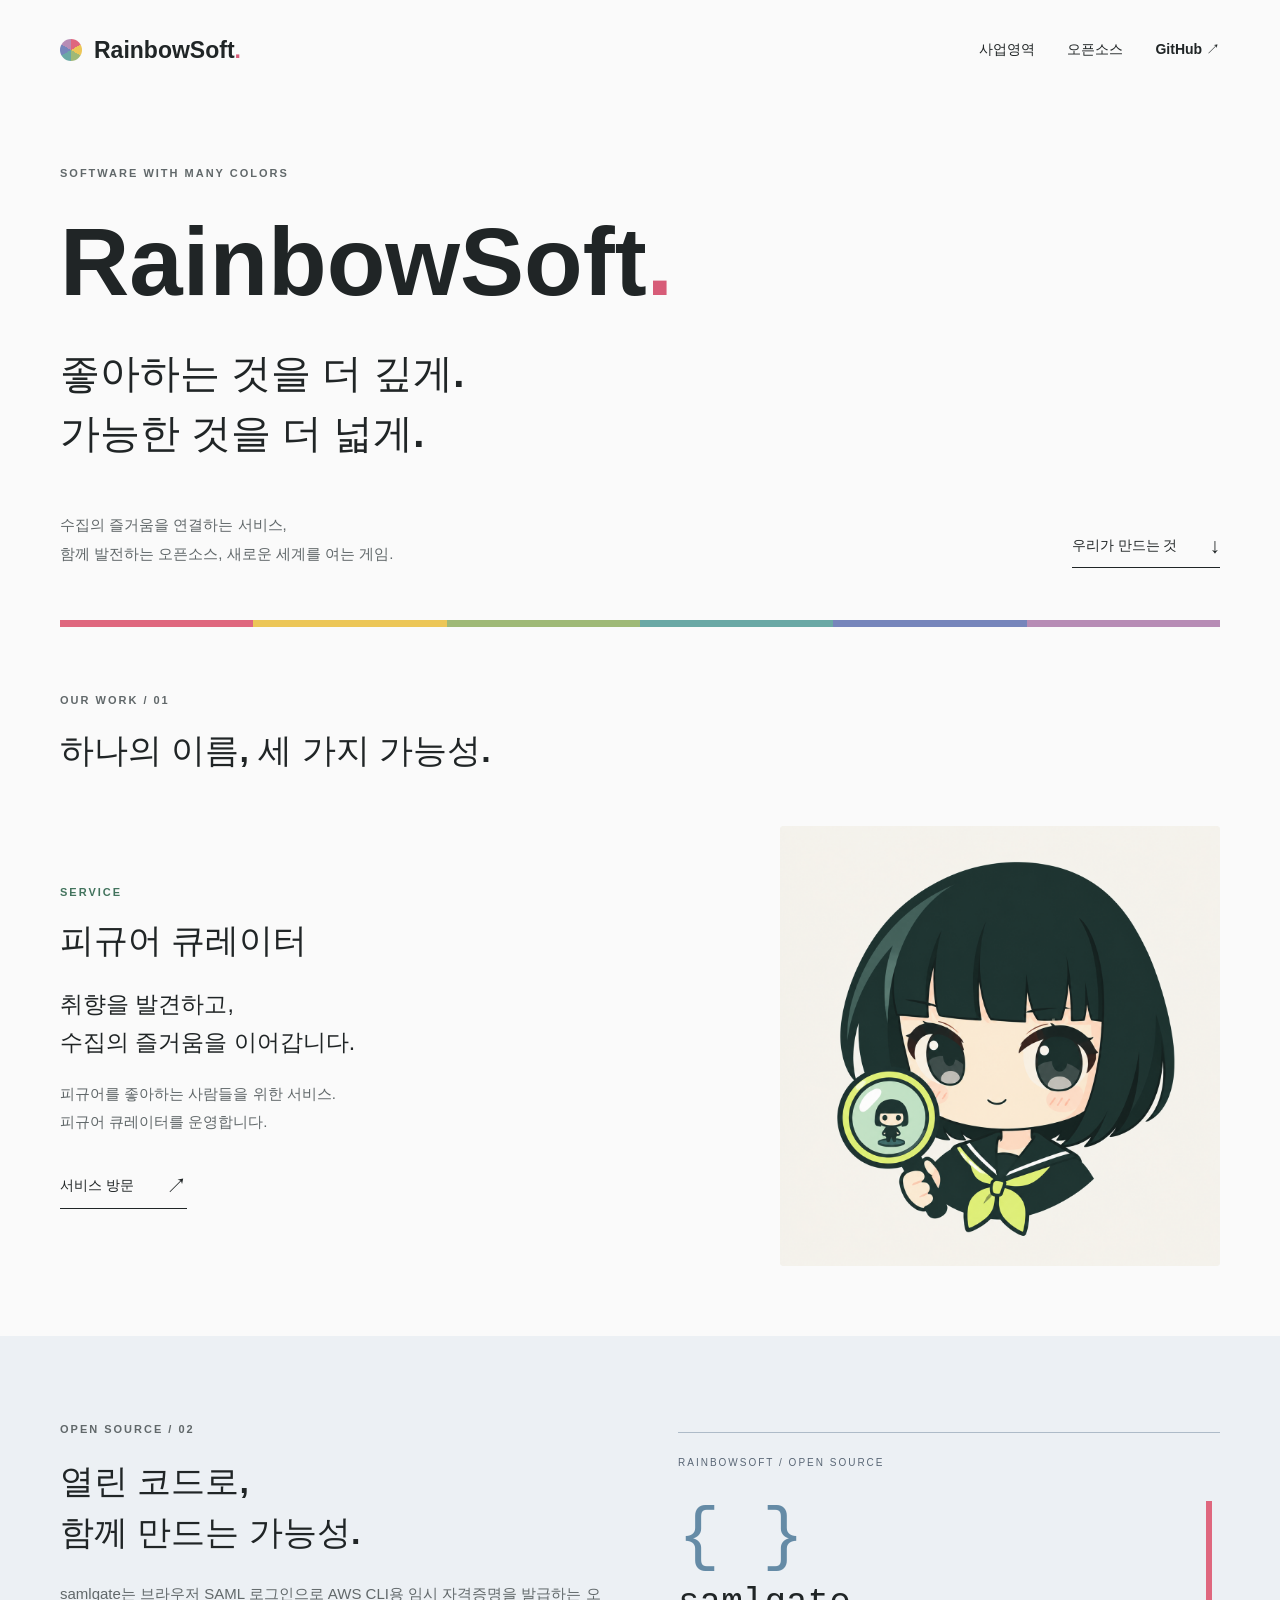
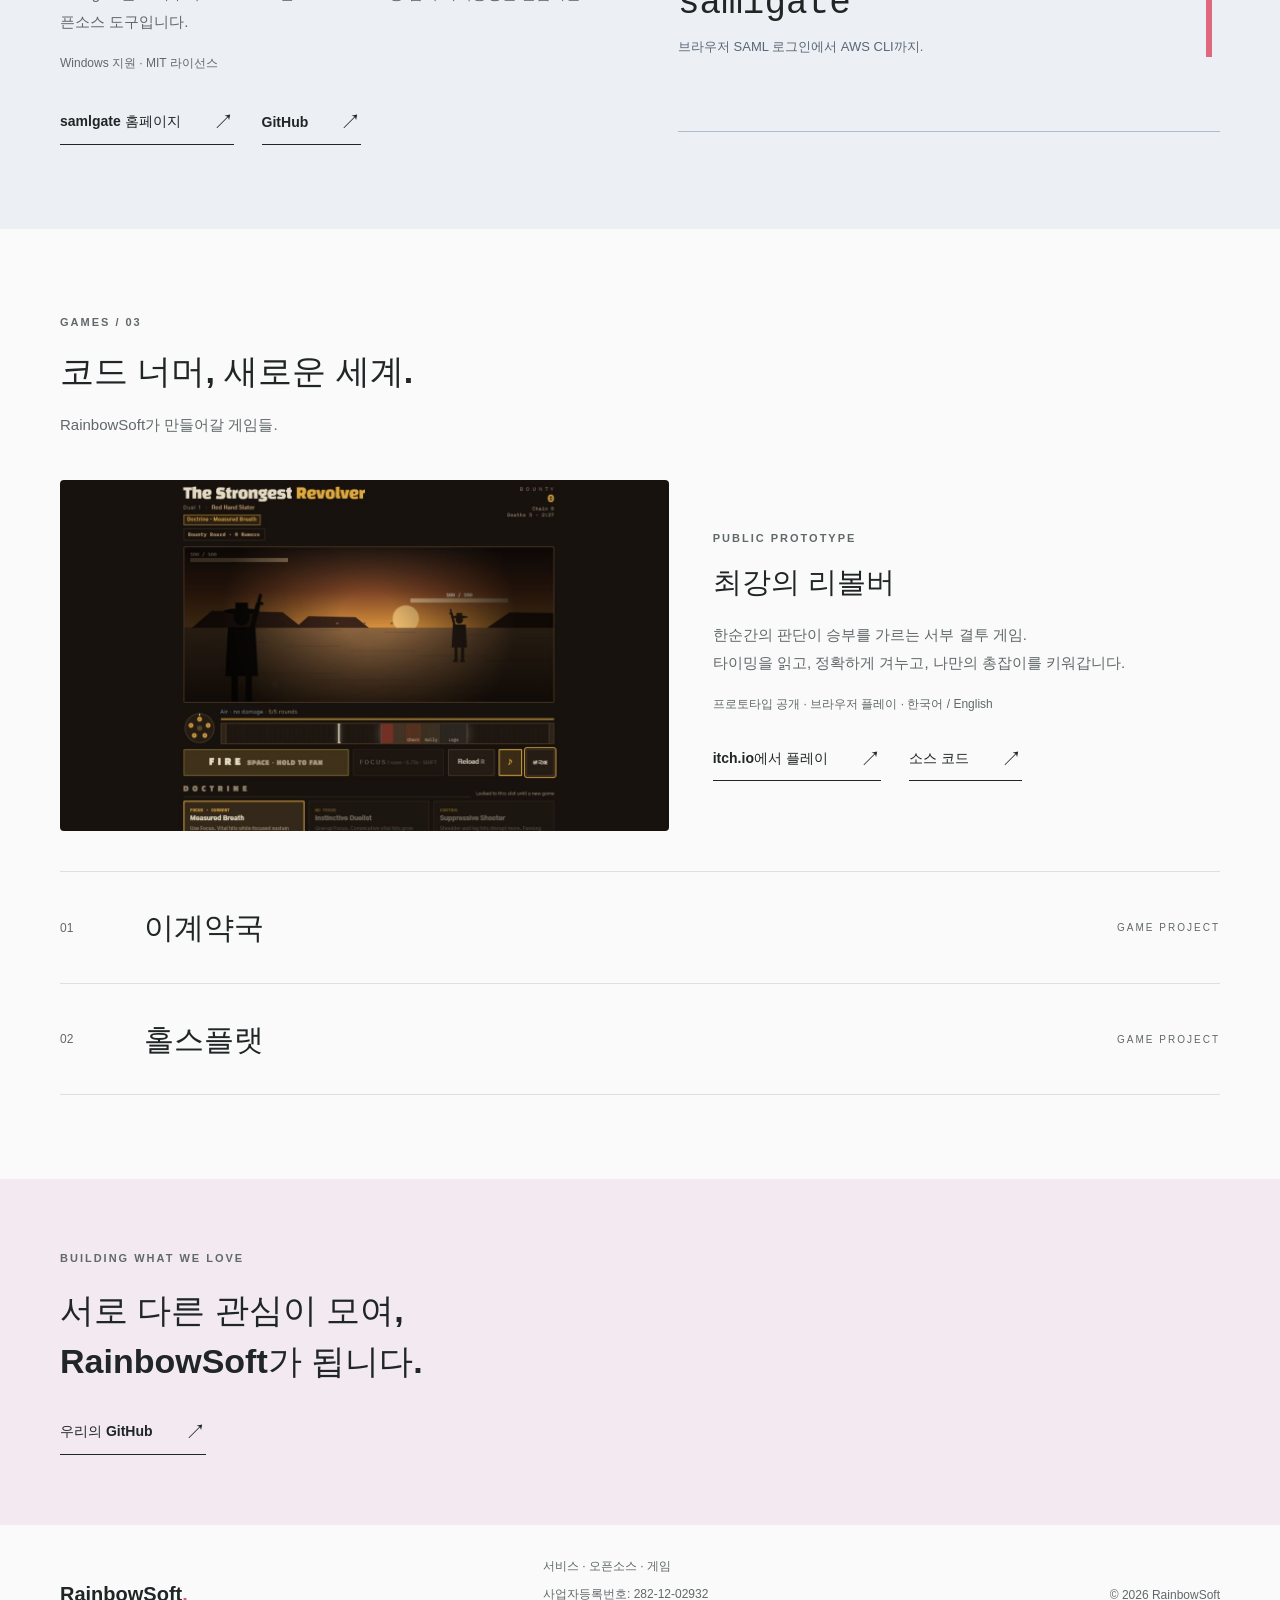
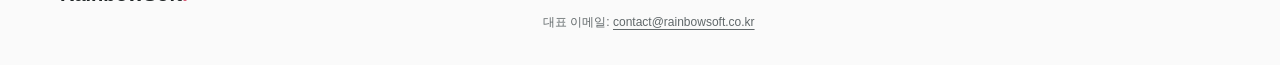
==== commit 36c1dceb: "Link public Strongest Revolver source" ====
--- a/index.html
+++ b/index.html
@@ -34,7 +34,7 @@
       <div class="code-art" aria-label="오픈소스 프로젝트 samlgate"><span class="code-label">RAINBOWSOFT / OPEN SOURCE</span><span class="code-symbol" aria-hidden="true">{ }</span><strong>samlgate</strong><span class="code-caption">브라우저 SAML 로그인에서 AWS CLI까지.</span><span class="code-rule" aria-hidden="true"></span></div>
     </div></section>
     <section id="games" class="games wrap" aria-labelledby="games-title"><div class="section-head"><p class="eyebrow">GAMES / 03</p><h2 id="games-title">코드 너머, 새로운 세계.</h2><p class="detail">RainbowSoft가 만들어갈 게임들.</p></div>
-      <article class="featured-game"><a class="game-image" href="https://maxtortime.itch.io/strongest-revolver" aria-label="최강의 리볼버 프로토타입 플레이"><img src="./assets/strongest-revolver.jpg" alt="최강의 리볼버 실제 플레이 화면. 서부의 석양 아래 두 총잡이가 결투를 준비한다." width="1234" height="712" loading="lazy"></a><div class="game-copy"><p class="eyebrow">PUBLIC PROTOTYPE</p><h3>최강의 리볼버</h3><p class="detail">한순간의 판단이 승부를 가르는 서부 결투 게임.<br>타이밍을 읽고, 정확하게 겨누고, 나만의 총잡이를 키워갑니다.</p><p class="prototype-note">프로토타입 공개 · 브라우저 플레이 · 한국어 / English</p><a class="text-link" href="https://maxtortime.itch.io/strongest-revolver">itch.io에서 플레이 <span aria-hidden="true">↗</span></a></div></article>
+      <article class="featured-game"><a class="game-image" href="https://maxtortime.itch.io/strongest-revolver" aria-label="최강의 리볼버 프로토타입 플레이"><img src="./assets/strongest-revolver.jpg" alt="최강의 리볼버 실제 플레이 화면. 서부의 석양 아래 두 총잡이가 결투를 준비한다." width="1234" height="712" loading="lazy"></a><div class="game-copy"><p class="eyebrow">PUBLIC PROTOTYPE</p><h3>최강의 리볼버</h3><p class="detail">한순간의 판단이 승부를 가르는 서부 결투 게임.<br>타이밍을 읽고, 정확하게 겨누고, 나만의 총잡이를 키워갑니다.</p><p class="prototype-note">프로토타입 공개 · 브라우저 플레이 · 한국어 / English</p><div class="project-links"><a class="text-link" href="https://maxtortime.itch.io/strongest-revolver">itch.io에서 플레이 <span aria-hidden="true">↗</span></a><a class="text-link" href="https://github.com/figurecurator/strongest-revolver">소스 코드 <span aria-hidden="true">↗</span></a></div></div></article>
       <div class="game-list"><article><span class="game-number">01</span><h3>이계약국</h3><span class="game-type">GAME PROJECT</span></article><article><span class="game-number">02</span><h3>홀스플랫</h3><span class="game-type">GAME PROJECT</span></article></div>
     </section>
     <section class="closing"><div class="wrap"><p class="eyebrow">BUILDING WHAT WE LOVE</p><h2>서로 다른 관심이 모여,<br>RainbowSoft가 됩니다.</h2><a class="text-link" href="https://github.com/figurecurator">우리의 GitHub <span aria-hidden="true">↗</span></a></div></section>
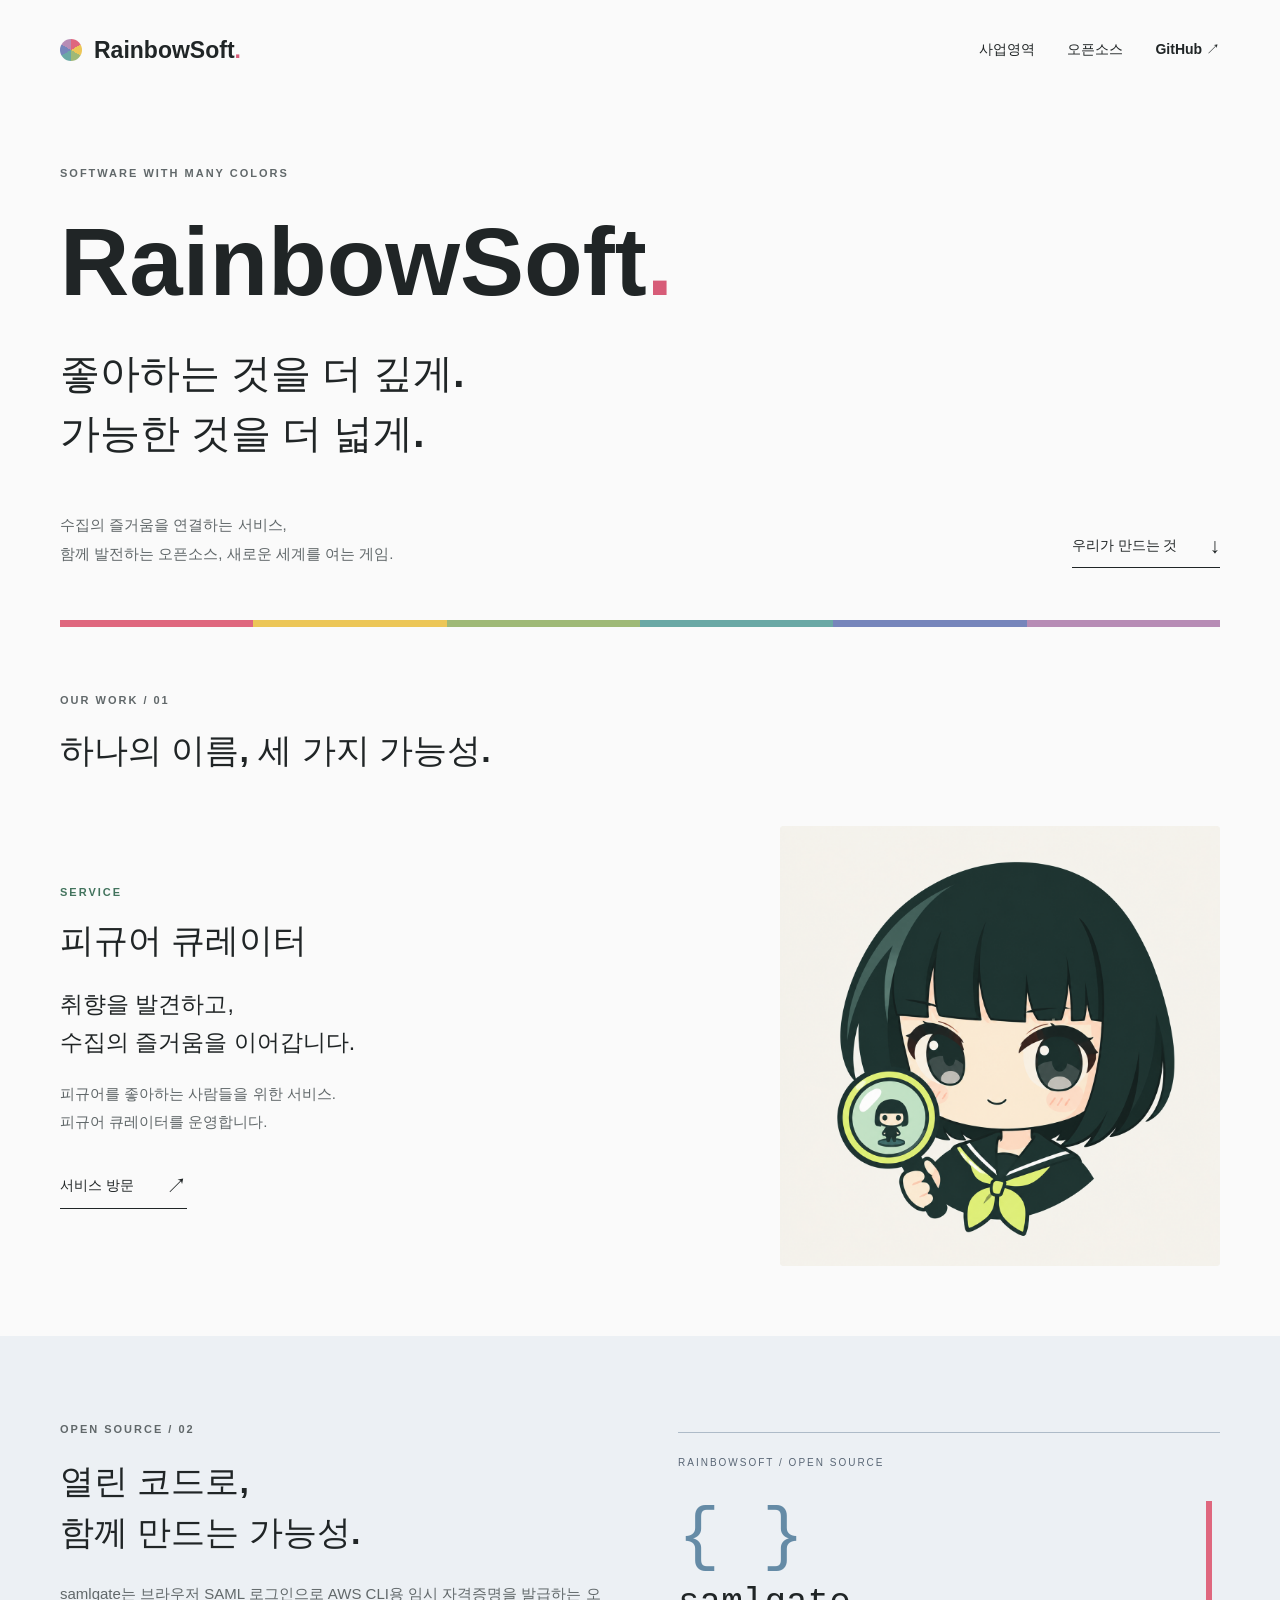
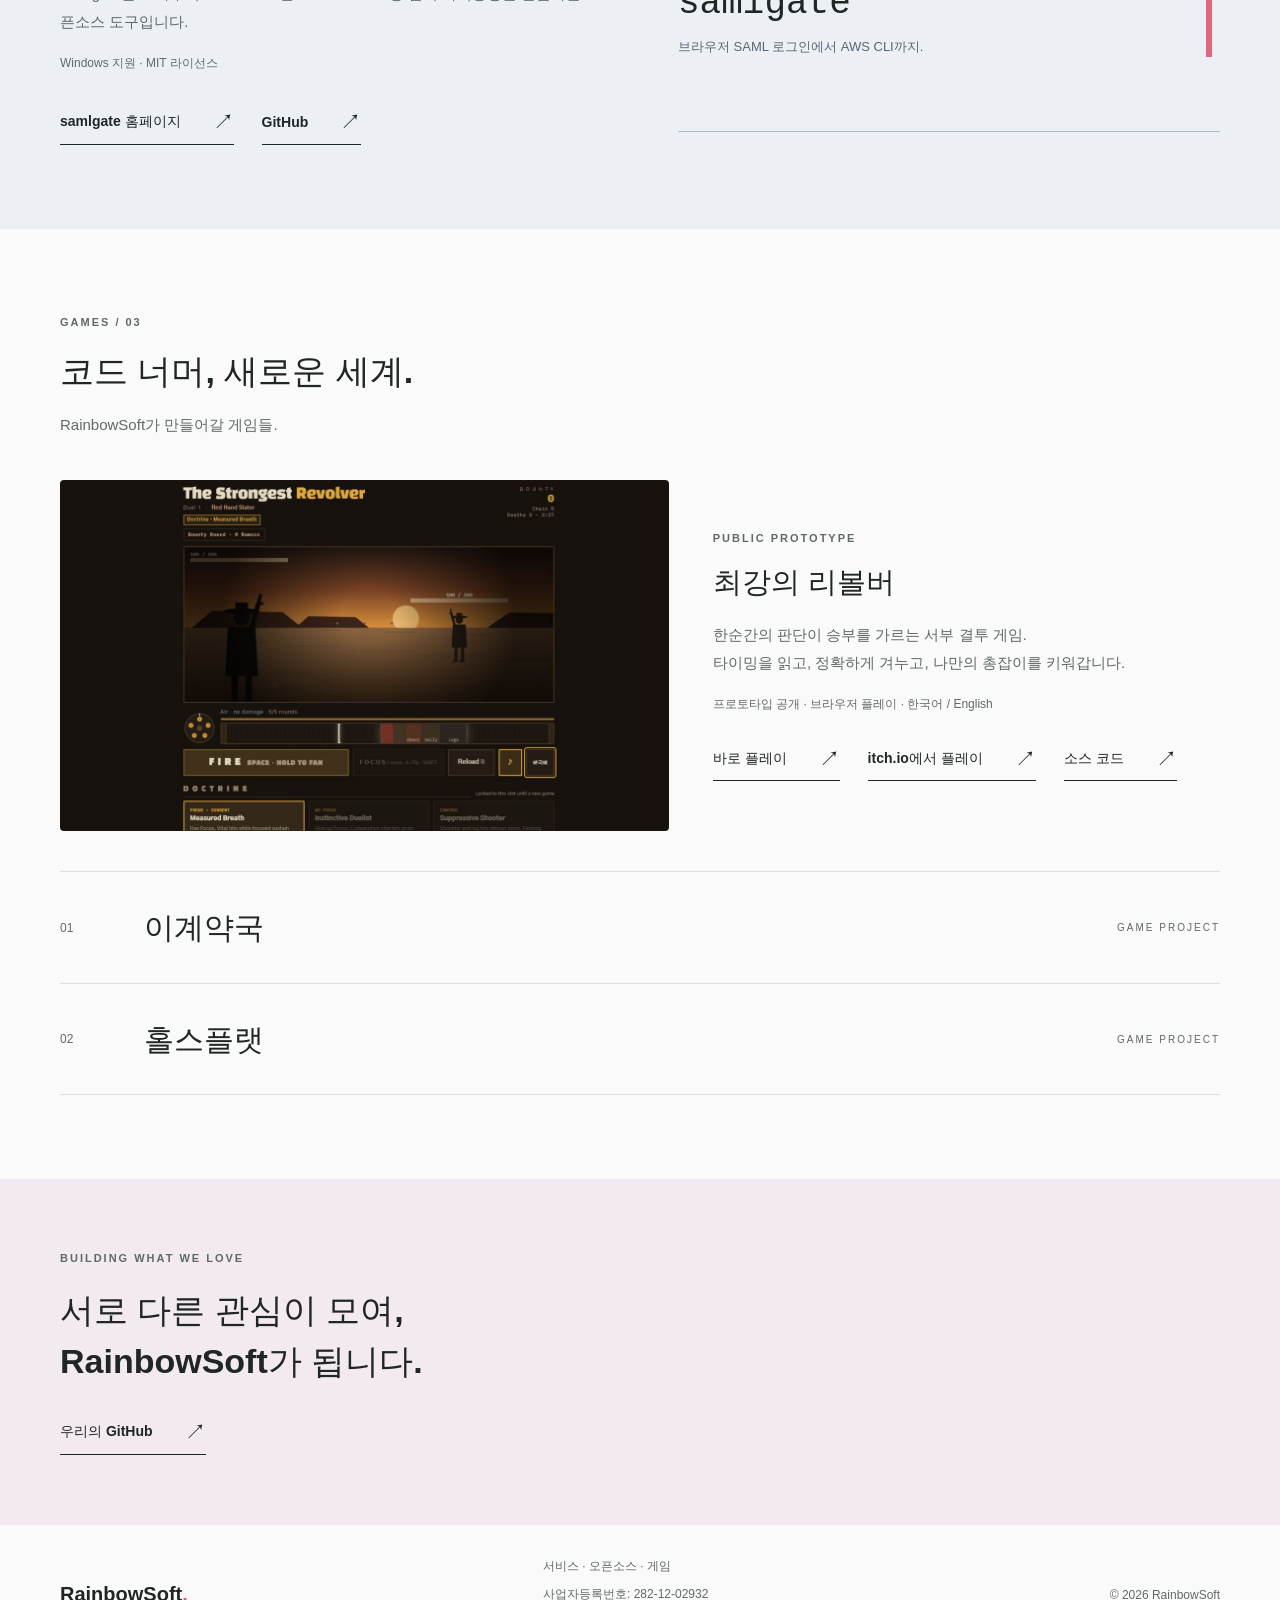
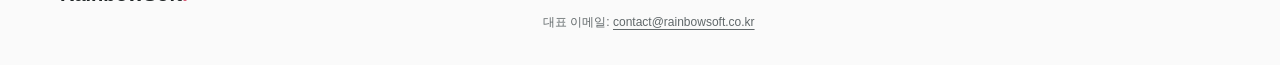
==== commit a6a731d9: "Link directly to hosted Strongest Revolver prototype" ====
--- a/index.html
+++ b/index.html
@@ -34,7 +34,7 @@
       <div class="code-art" aria-label="오픈소스 프로젝트 samlgate"><span class="code-label">RAINBOWSOFT / OPEN SOURCE</span><span class="code-symbol" aria-hidden="true">{ }</span><strong>samlgate</strong><span class="code-caption">브라우저 SAML 로그인에서 AWS CLI까지.</span><span class="code-rule" aria-hidden="true"></span></div>
     </div></section>
     <section id="games" class="games wrap" aria-labelledby="games-title"><div class="section-head"><p class="eyebrow">GAMES / 03</p><h2 id="games-title">코드 너머, 새로운 세계.</h2><p class="detail">RainbowSoft가 만들어갈 게임들.</p></div>
-      <article class="featured-game"><a class="game-image" href="https://maxtortime.itch.io/strongest-revolver" aria-label="최강의 리볼버 프로토타입 플레이"><img src="./assets/strongest-revolver.jpg" alt="최강의 리볼버 실제 플레이 화면. 서부의 석양 아래 두 총잡이가 결투를 준비한다." width="1234" height="712" loading="lazy"></a><div class="game-copy"><p class="eyebrow">PUBLIC PROTOTYPE</p><h3>최강의 리볼버</h3><p class="detail">한순간의 판단이 승부를 가르는 서부 결투 게임.<br>타이밍을 읽고, 정확하게 겨누고, 나만의 총잡이를 키워갑니다.</p><p class="prototype-note">프로토타입 공개 · 브라우저 플레이 · 한국어 / English</p><div class="project-links"><a class="text-link" href="https://maxtortime.itch.io/strongest-revolver">itch.io에서 플레이 <span aria-hidden="true">↗</span></a><a class="text-link" href="https://github.com/figurecurator/strongest-revolver">소스 코드 <span aria-hidden="true">↗</span></a></div></div></article>
+      <article class="featured-game"><a class="game-image" href="/strongest-revolver/" aria-label="최강의 리볼버 프로토타입 플레이"><img src="./assets/strongest-revolver.jpg" alt="최강의 리볼버 실제 플레이 화면. 서부의 석양 아래 두 총잡이가 결투를 준비한다." width="1234" height="712" loading="lazy"></a><div class="game-copy"><p class="eyebrow">PUBLIC PROTOTYPE</p><h3>최강의 리볼버</h3><p class="detail">한순간의 판단이 승부를 가르는 서부 결투 게임.<br>타이밍을 읽고, 정확하게 겨누고, 나만의 총잡이를 키워갑니다.</p><p class="prototype-note">프로토타입 공개 · 브라우저 플레이 · 한국어 / English</p><div class="project-links"><a class="text-link" href="/strongest-revolver/">바로 플레이 <span aria-hidden="true">↗</span></a><a class="text-link" href="https://maxtortime.itch.io/strongest-revolver">itch.io에서 플레이 <span aria-hidden="true">↗</span></a><a class="text-link" href="https://github.com/figurecurator/strongest-revolver">소스 코드 <span aria-hidden="true">↗</span></a></div></div></article>
       <div class="game-list"><article><span class="game-number">01</span><h3>이계약국</h3><span class="game-type">GAME PROJECT</span></article><article><span class="game-number">02</span><h3>홀스플랫</h3><span class="game-type">GAME PROJECT</span></article></div>
     </section>
     <section class="closing"><div class="wrap"><p class="eyebrow">BUILDING WHAT WE LOVE</p><h2>서로 다른 관심이 모여,<br>RainbowSoft가 됩니다.</h2><a class="text-link" href="https://github.com/figurecurator">우리의 GitHub <span aria-hidden="true">↗</span></a></div></section>
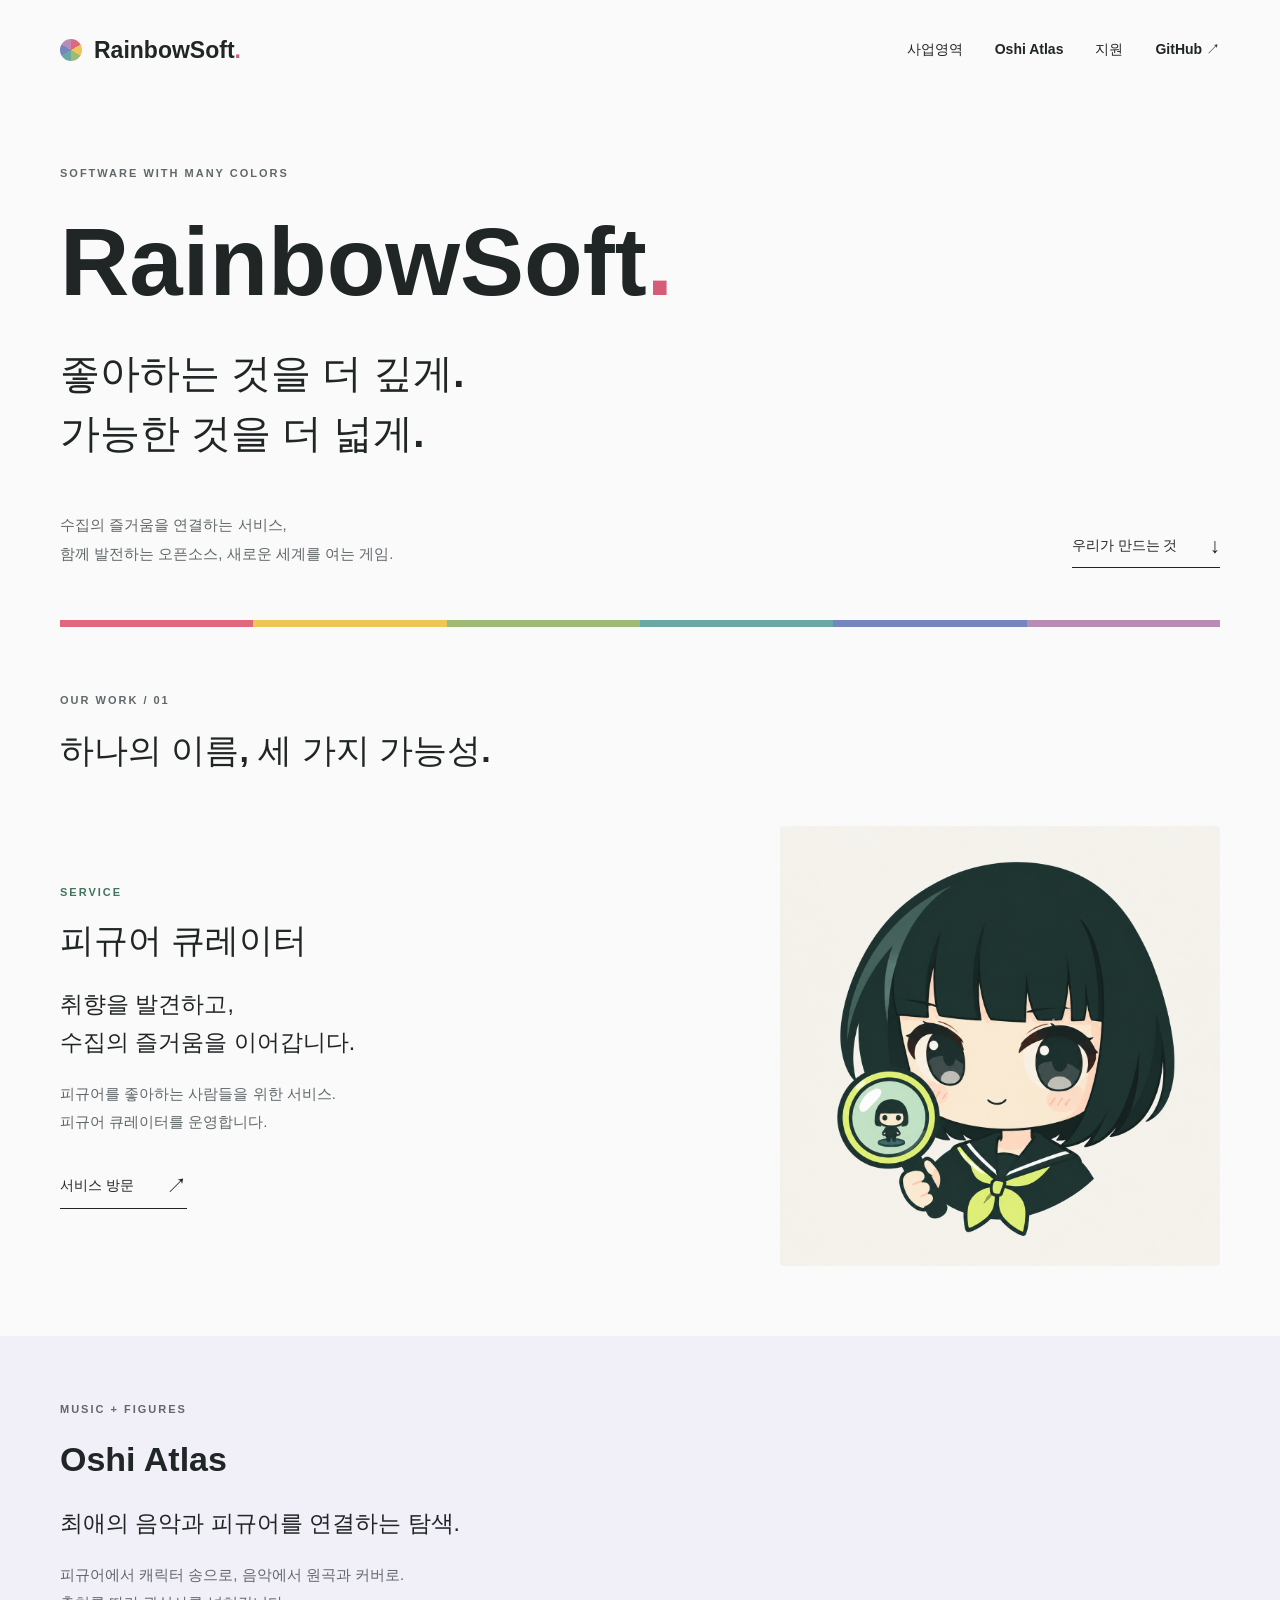
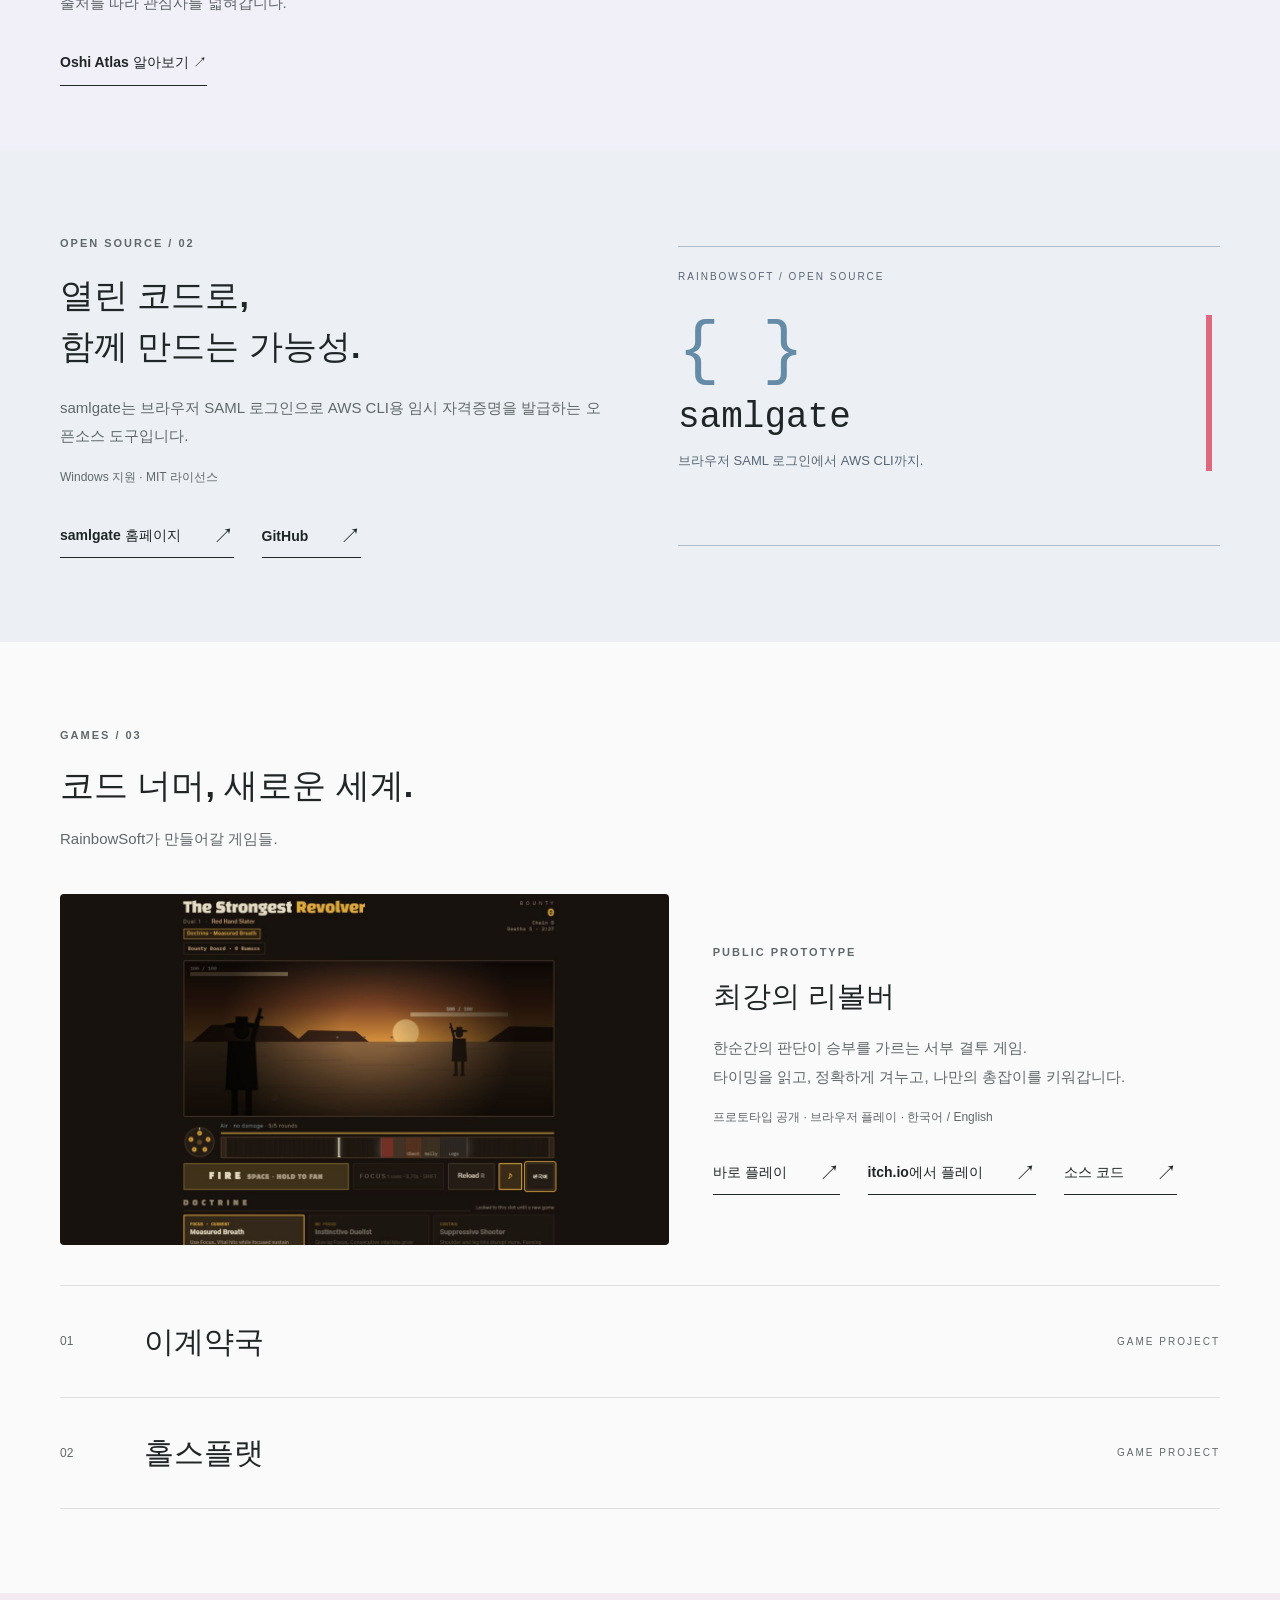
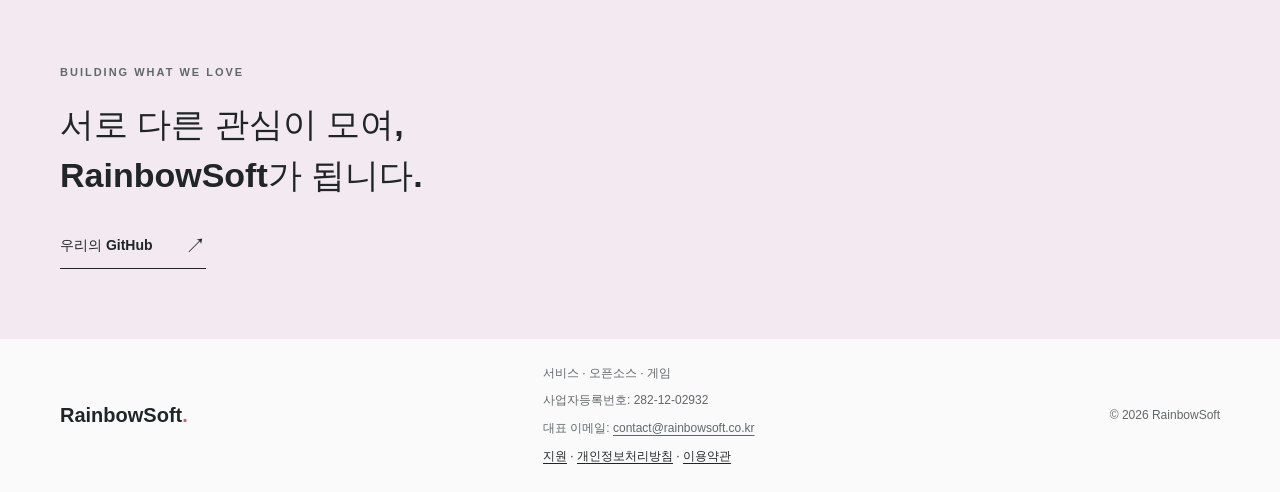
==== commit cb1f2419: "Add Oshi Atlas introduction, support and service policies" ====
--- a/index.html
+++ b/index.html
@@ -12,7 +12,7 @@
   <a class="skip" href="#main">본문으로 이동</a>
   <header class="header wrap">
     <a class="wordmark" href="./index.html" aria-label="RainbowSoft 홈"><span class="spectrum" aria-hidden="true"></span>RainbowSoft<span class="dot">.</span></a>
-    <nav aria-label="주 메뉴"><a href="#work">사업영역</a><a href="#opensource">오픈소스</a><a href="https://github.com/figurecurator">GitHub <span aria-hidden="true">↗</span></a></nav>
+    <nav aria-label="주 메뉴"><a href="#work">사업영역</a><a href="/oshi-atlas/">Oshi Atlas</a><a href="/support/">지원</a><a href="https://github.com/figurecurator">GitHub <span aria-hidden="true">↗</span></a></nav>
   </header>
   <main id="main">
     <section class="hero wrap" aria-labelledby="title">
@@ -29,6 +29,7 @@
         <a class="mascot" href="https://figure-curator.com" aria-label="피규어 큐레이터 방문"><img src="./assets/mascot.png" alt="돋보기로 작은 피규어를 살펴보는 피규어 큐레이터 캐릭터" width="1024" height="1024"></a>
       </article>
     </section>
+    <section class="atlas-band"><div class="wrap"><p class="eyebrow">MUSIC + FIGURES</p><h2>Oshi Atlas</h2><p class="description">최애의 음악과 피규어를 연결하는 탐색.</p><p class="detail">피규어에서 캐릭터 송으로, 음악에서 원곡과 커버로.<br>출처를 따라 관심사를 넓혀갑니다.</p><a class="text-link" href="/oshi-atlas/">Oshi Atlas 알아보기 ↗</a></div></section>
     <section id="opensource" class="opensource" aria-labelledby="open-title"><div class="wrap open-grid">
       <div><p class="eyebrow">OPEN SOURCE / 02</p><h2 id="open-title">열린 코드로,<br>함께 만드는 가능성.</h2><p class="detail">samlgate는 브라우저 SAML 로그인으로 AWS CLI용 임시 자격증명을 발급하는 오픈소스 도구입니다.</p><p class="prototype-note">Windows 지원 · MIT 라이선스</p><div class="project-links"><a class="text-link" href="/samlgate/">samlgate 홈페이지 <span aria-hidden="true">↗</span></a><a class="text-link" href="https://github.com/figurecurator/samlgate">GitHub <span aria-hidden="true">↗</span></a></div></div>
       <div class="code-art" aria-label="오픈소스 프로젝트 samlgate"><span class="code-label">RAINBOWSOFT / OPEN SOURCE</span><span class="code-symbol" aria-hidden="true">{ }</span><strong>samlgate</strong><span class="code-caption">브라우저 SAML 로그인에서 AWS CLI까지.</span><span class="code-rule" aria-hidden="true"></span></div>
@@ -39,6 +40,6 @@
     </section>
     <section class="closing"><div class="wrap"><p class="eyebrow">BUILDING WHAT WE LOVE</p><h2>서로 다른 관심이 모여,<br>RainbowSoft가 됩니다.</h2><a class="text-link" href="https://github.com/figurecurator">우리의 GitHub <span aria-hidden="true">↗</span></a></div></section>
   </main>
-  <footer class="wrap"><a class="wordmark" href="./index.html">RainbowSoft<span class="dot">.</span></a><div class="footer-info"><p>서비스 · 오픈소스 · 게임</p><p>사업자등록번호: 282-12-02932</p><p>대표 이메일: <a href="mailto:contact@rainbowsoft.co.kr">contact@rainbowsoft.co.kr</a></p></div><span>© 2026 RainbowSoft</span></footer>
+  <footer class="wrap"><a class="wordmark" href="./index.html">RainbowSoft<span class="dot">.</span></a><div class="footer-info"><p>서비스 · 오픈소스 · 게임</p><p>사업자등록번호: 282-12-02932</p><p>대표 이메일: <a href="mailto:contact@rainbowsoft.co.kr">contact@rainbowsoft.co.kr</a></p><nav aria-label="서비스 정책"><a href="/support/">지원</a> · <a href="/privacy/">개인정보처리방침</a> · <a href="/terms/">이용약관</a></nav></div><span>© 2026 RainbowSoft</span></footer>
 </body>
 </html>
--- a/style.css
+++ b/style.css
@@ -7,3 +7,5 @@
 .footer-info{min-width:0;display:grid;gap:6px;padding-block:24px}.footer-info p{line-height:1.8;overflow-wrap:anywhere}.footer-info a{text-decoration:underline;text-underline-offset:3px}@media(max-width:520px){.footer-info{width:100%;padding-block:0}}
 .project-links{display:flex;flex-wrap:wrap;gap:0 28px}
 @media(prefers-reduced-motion:reduce){html{scroll-behavior:auto}}
+
+.atlas-band{background:#f1eff7;padding-block:64px}.atlas-band h2{margin-top:14px}.atlas-band .detail{margin-top:18px}.atlas-band .text-link{margin-top:24px}.policy{max-width:960px;padding-block:48px 80px}.policy h1{font-size:clamp(32px,6vw,58px);line-height:1.3;overflow-wrap:anywhere}.policy-subtitle{font-size:18px;color:var(--muted);margin-top:18px;line-height:1.7}.policy .lead{font-size:22px;line-height:1.8;margin-top:32px}.policy section{margin-top:40px}.policy h2{font-size:25px}.policy h3{font-size:18px;margin-top:24px;line-height:1.7}.policy p,.policy li{line-height:1.95;overflow-wrap:anywhere}.policy section p{margin-top:14px}.policy ul{padding-left:24px;margin-block:16px}.policy li+li{margin-top:12px}.policy a:not(.text-link){text-decoration:underline;text-underline-offset:4px}.policy-date{font-size:13px;color:var(--muted);margin-top:30px}.info-grid{display:grid;grid-template-columns:1fr 1fr;gap:0 40px}.policy .project-links{margin-top:36px}.footer-info nav{font-size:12px;line-height:1.9}.header nav{flex-wrap:wrap}@media(max-width:640px){.info-grid{grid-template-columns:1fr}.policy{padding-top:32px}.policy .lead{font-size:19px}.policy h2{font-size:22px}.atlas-band{padding-block:48px}.header{height:auto;min-height:96px;padding-block:16px}.header nav{gap:8px 16px}.header nav a{padding-block:4px}}
